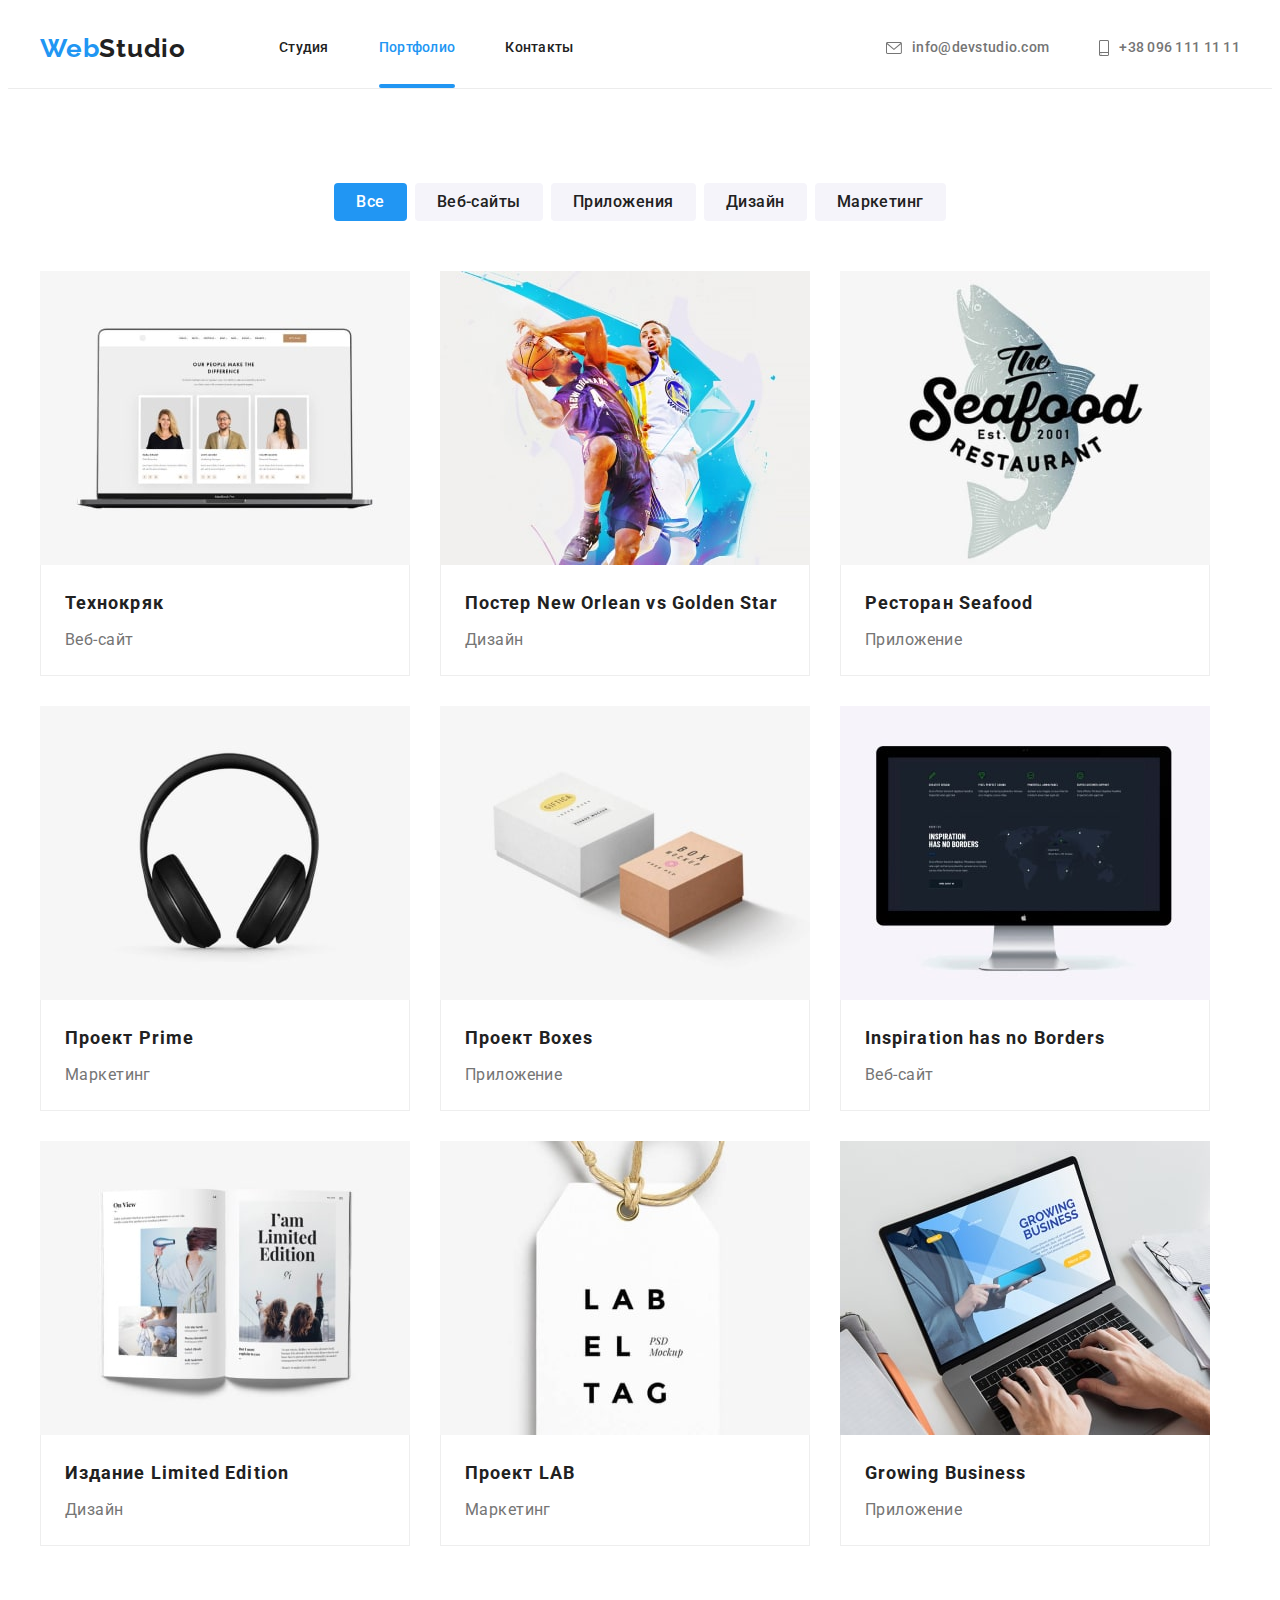
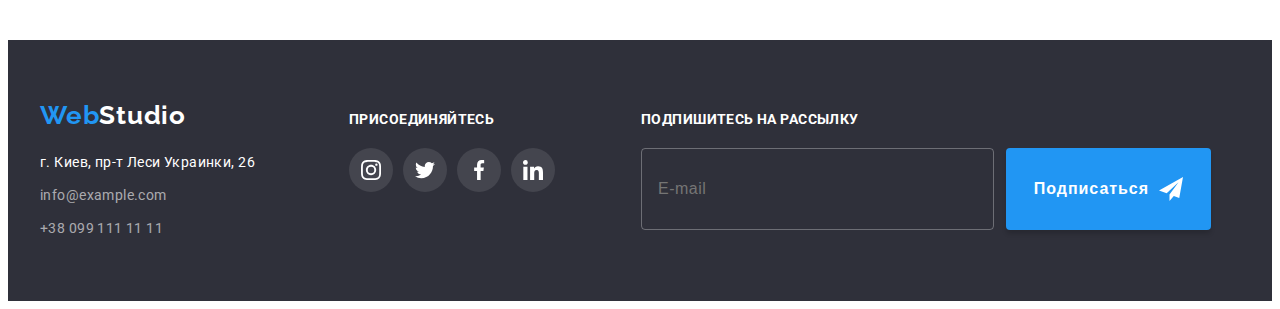
==== portfolio.html @ 900718cd "First commit" ====
<!DOCTYPE html>
<html lang="ru">

<head>
  <meta charset="UTF-8" />
  <meta http-equiv="X-UA-Compatible" content="IE=edge" />
  <meta name="viewport" content="width=device-width, initial-scale=1.0" />
  <link rel="preconnect" href="https://fonts.googleapis.com" />
  <link rel="preconnect" href="https://fonts.gstatic.com" crossorigin />
  <link href="https://fonts.googleapis.com/css2?family=Raleway:wght@700&family=Roboto:wght@400;500;700;900&display=swap"
    rel="stylesheet" />
  <title>Document</title>
  <link rel="stylesheet" href="https://cdnjs.cloudflare.com/ajax/libs/modern-normalize/1.1.0/modern-normalize.min.css"
    integrity="sha512-wpPYUAdjBVSE4KJnH1VR1HeZfpl1ub8YT/NKx4PuQ5NmX2tKuGu6U/JRp5y+Y8XG2tV+wKQpNHVUX03MfMFn9Q=="
    crossorigin="anonymous" referrerpolicy="no-referrer" />
  <link rel="stylesheet" href="./css/main.min.css" />
</head>

<body>
  <header class="header-border">
    <div class="container header-page">
      <a href="./index.html" class="logo link">
        <span>Web</span>Studio
      </a>
      <nav class="header-nav">
        <ul class="list header-nav-list">
          <li class="item">
            <a href="./index.html" class="link header-link">Студия</a>
          </li>
          <li class="item">
            <a href="./portfolio.html" class="link header-link current">Портфолио</a>
          </li>
          <li class="item">
            <a href="" class="link header-link">Контакты</a>
          </li>
        </ul>
      </nav>
      <ul class="list header-contact-list">
        <li class="item contact-item">
          <a href="mailto:info@devstudio.com" class="link header-contact">
            <svg class="icon-header" width="16" height="12">
              <use href="./images/icons.svg#icon-envelope"></use>
            </svg>info@devstudio.com</a>
        </li>
        <li class="item contact-item">
          <a href="tel:+380961111111" class="link header-contact"><svg class="icon-header" width="10" height="16">
              <use href="./images/icons.svg#icon-smartphone"></use>
            </svg>+38 096 111 11 11</a>
        </li>
      </ul>
    </div>
  </header>
  <main>
    <section class="section">
      <div class="container">
        <h1 class="visually-hidden">Портфолио</h1>
        <ul class="list btn-portfolio-list">
          <li class="item">
            <button class="btn-portfolio current" type="button">Все</button>
          </li>
          <li class="item">
            <button class="btn-portfolio" type="button">Веб-сайты</button>
          </li>
          <li class="item">
            <button class="btn-portfolio" type="button">Приложения</button>
          </li>
          <li class="item">
            <button class="btn-portfolio" type="button">Дизайн</button>
          </li>
          <li class="item">
            <button class="btn-portfolio" type="button">Маркетинг</button>
          </li>
        </ul>
        <ul class="list portfolio-list">
          <li class="item">
            <a href="" class="link portfolio-link">
              <div class="portfolio-thumb">
                <img src="./images/portfolio1.jpg" alt="Проект веб-сайта" width="370" height="294" />
                <p class="portfolio-card-text">Ресурс предлагает комплексные предложения с разным уровнем функционала и
                  сервисов. Все это позволит посетителю получить исчерпывающие сведения о компании или частном лице.</p>
              </div>
              <div class="portfolio-projects">
                <h2 class="portfolio-title">Технокряк</h2>
                <p class="portfolio-item">Веб-сайт</p>
              </div>
            </a>
          </li>
          <li class="item">
            <a class="link portfolio-link" href="">
              <div class="portfolio-thumb">
                <img src="./images/portfolio2.jpg" alt="Проект постера" width="370" height="294" />
                <p class="portfolio-card-text">Ресурс предлагает комплексные предложения с разным уровнем функционала и
                  сервисов. Все это позволит посетителю получить исчерпывающие сведения о компании или частном лице.</p>
              </div>
              <div class="portfolio-projects">
                <h2 class="portfolio-title">Постер New Orlean vs Golden Star</h2>
                <p class="portfolio-item">Дизайн</p>
              </div>
            </a>
          </li>
          <li class="item">
            <a class="link portfolio-link" href="">
              <div class="portfolio-thumb">
                <img src="./images/portfolio3.jpg" alt="Проект приложения" width="370" height="294" />
                <p class="portfolio-card-text">Ресурс предлагает комплексные предложения с разным уровнем функционала и
                  сервисов. Все это позволит посетителю получить исчерпывающие сведения о компании или частном лице.</p>
              </div>
              <div class="portfolio-projects">
                <h2 class="portfolio-title">Ресторан Seafood</h2>
                <p class="portfolio-item">Приложение</p>
              </div>
            </a>
          </li>
          <li class="item">
            <a class="link portfolio-link" href="">
              <div class="portfolio-thumb">
                <img src="./images/portfolio4.jpg" alt="Проект маркетинга" width="370" height="294" />
                <p class="portfolio-card-text">Ресурс предлагает комплексные предложения с разным уровнем функционала и
                  сервисов. Все это позволит посетителю получить исчерпывающие сведения о компании или частном лице.</p>
              </div>
              <div class="portfolio-projects">
                <h2 class="portfolio-title">Проект Prime</h2>
                <p class="portfolio-item">Маркетинг</p>
              </div>
            </a>
          </li>
          <li class="item">
            <a class="link portfolio-link" href="">
              <div class="portfolio-thumb">
                <img src="./images/portfolio5.jpg" alt="Проект приложения" width="370" height="294" />
                <p class="portfolio-card-text">Ресурс предлагает комплексные предложения с разным уровнем функционала и
                  сервисов. Все это позволит посетителю получить исчерпывающие сведения о компании или частном лице.</p>
              </div>
              <div class="portfolio-projects">
                <h2 class="portfolio-title">Проект Boxes</h2>
                <p class="portfolio-item">Приложение</p>
              </div>
            </a>
          </li>
          <li class="item">
            <a class="link portfolio-link" href="">
              <div class="portfolio-thumb">
                <img src="./images/portfolio6.jpg" alt="Проект веб-сайта" width="370" height="294" />
                <p class="portfolio-card-text">Ресурс предлагает комплексные предложения с разным уровнем функционала и
                  сервисов. Все это позволит посетителю получить исчерпывающие сведения о компании или частном лице.</p>
              </div>
              <div class="portfolio-projects">
                <h2 class="portfolio-title" lang="en">
                  Inspiration has no Borders
                </h2>
                <p class="portfolio-item">Веб-сайт</p>
              </div>
            </a>
          </li>
          <li class="item">
            <a class="link portfolio-link" href="">
              <div class="portfolio-thumb">
                <img src="./images/portfolio7.jpg" alt="Проект издания" width="370" height="294" />
                <p class="portfolio-card-text">Ресурс предлагает комплексные предложения с разным уровнем функционала и
                  сервисов. Все это позволит посетителю получить исчерпывающие сведения о компании или частном лице.</p>
              </div>
              <div class="portfolio-projects">
                <h2 class="portfolio-title">Издание Limited Edition</h2>
                <p class="portfolio-item">Дизайн</p>
              </div>
            </a>
          </li>
          <li class="item">
            <a class="link portfolio-link" href="">
              <div class="portfolio-thumb">
                <img src="./images/portfolio8.jpg" alt="Проект маркетинга" width="370" height="294" />
                <p class="portfolio-card-text">Ресурс предлагает комплексные предложения с разным уровнем функционала и
                  сервисов. Все это позволит посетителю получить исчерпывающие сведения о компании или частном лице.</p>
              </div>
              <div class="portfolio-projects">
                <h2 class="portfolio-title">Проект LAB</h2>
                <p class="portfolio-item">Маркетинг</p>
              </div>
            </a>
          </li>
          <li class="item">
            <a class="link portfolio-link" href="">
              <div class="portfolio-thumb">
                <img src="./images/portfolio9.jpg" alt="Проект приложениея" width="370" height="294" />
                <p class="portfolio-card-text">Ресурс предлагает комплексные предложения с разным уровнем функционала и
                  сервисов. Все это позволит посетителю получить исчерпывающие сведения о компании или частном лице.</p>
              </div>
              <div class="portfolio-projects">
                <h2 class="portfolio-title" lang="en">Growing Business</h2>
                <p class="portfolio-item">Приложение</p>
              </div>
            </a>
          </li>
        </ul>
      </div>
    </section>
  </main>
  <footer class="footer">
    <div class="container">
      <div class="address-contact">
        <a href="./index.html" class="logo link">
          <span>Web</span>Studio
        </a>
        <address>
          <ul class="list footer-list">
            <li class="item">
              <a class="footer-address link" href="https://goo.gl/maps/EGyQa7BWqBpzLYk4A" target="_blank"
                rel="noopener nofollow noreferrer">
                г. Киев, пр-т Леси Украинки, 26
              </a>
            </li>
            <li class="item">
              <a class="footer-contact link" href="mailto:info@example.com">info@example.com</a>
            </li>
            <li class="item">
              <a class="footer-contact link" href="tel:+380991111111">+38 099 111 11 11</a>
            </li>
          </ul>
        </address>
      </div>
      <div class="footer-soc-contact">
        <p class="footer-item">присоединяйтесь</p>
        <ul class="footer-soc-list list">
          <li class="footer-soc-item item">
            <a href="" class="footer-soc-link link">
              <svg class="icon-soc-footer" width="20" height="20">
                <use href="./images/icons.svg#icon-instagram"></use>
              </svg>
            </a>
          </li>
          <li class="footer-soc-item item">
            <a href="" class="footer-soc-link link">
              <svg class="icon-soc-footer" width="20" height="20">
                <use href="./images/icons.svg#icon-twitter"></use>
              </svg>
            </a>
          </li>
          <li class="footer-soc-item item">
            <a href="" class="footer-soc-link link">
              <svg class="icon-soc-footer" width="20" height="20">
                <use href="./images/icons.svg#icon-facebook"></use>
              </svg>
            </a>
          </li>
          <li class="footer-soc-item item">
            <a href="" class="footer-soc-link link">
              <svg class="icon-soc-footer" width="20" height="20">
                <use href="./images/icons.svg#icon-linkedin"></use>
              </svg>
            </a>
          </li>
        </ul>
      </div>
      <div class="footer-send">
        <p class="footer-form-item">Подпишитесь на рассылку</p>
        <form class="footer-form">
          <label for="send-user-email"></label>
          <input type="email" name="send-user-email" id="send-user-email" placeholder="E-mail" class="footer-input">
          <button class="btn btn-footer" type="submit">
            Подписаться
            <svg class="send-icon" width="24" height="24">
              <use href="./images/icons.svg#icon-send"></use>
            </svg>
          </button>
        </form>
      </div>
    </div>
  </footer>
</body>

</html>
---- css/main.min.css ----
:root{--accent-color: #2196f3;--main-text-color: #212121;--other-text-color: #ffffff;--second-text-color: #757575;--btn-color: #f5f4fa}.visually-hidden{position:absolute;white-space:nowrap;width:1px;height:1px;overflow:hidden;border:0;padding:0;clip:rect(0 0 0 0);clip-path:inset(50%);margin:-1px}body{font-family:"Roboto",sans-serif;font-size:14px;color:var(--main-text-color);letter-spacing:.03em}.list{list-style:none}.link{text-decoration:none}h1,h2,h3,h4,h5,h6,p,ul{margin:0;padding:0}img{display:block;width:100%;height:auto}.container{width:1200px;margin-left:auto;margin-right:auto;padding-left:15px;padding-right:15px}.section{padding-top:94px;padding-bottom:94px}.sections{padding-bottom:94px}.section--dark{background-color:#f5f4fa}.btn{font-weight:700;font-size:16px;line-height:1.88;letter-spacing:.06em;color:var(--other-text-color);background-color:var(--accent-color);border-radius:4px;border:none;cursor:pointer;box-shadow:0px 4px 4px rgba(0,0,0,.15);transition:background-color 250ms cubic-bezier(0.4, 0, 0.2, 1),box-shadow 250ms cubic-bezier(0.4, 0, 0.2, 1)}.main-title{margin-bottom:50px;font-weight:700;font-size:36px;line-height:1.17;text-align:center}.social-list{display:flex;justify-content:center}.social-list__item{width:44px;height:44px;margin-right:10px}.social-list__item:last-child{margin-right:0}.social-list__link{width:100%;height:100%;border-radius:50%;background-color:#fff;display:flex;align-items:center;justify-content:center;transition:background-color 250ms cubic-bezier(0.4, 0, 0.2, 1)}.social-list__link:hover,.social-list__link:focus{background-color:var(--accent-color)}.social-list__icon{fill:#afb1b8}.social-list__link:hover .social-list__icon,.social-list__link:focus .social-list__icon{fill:#fff}.backdrop{position:fixed;top:0;left:0;width:100%;height:100%;background-color:rgba(0,0,0,.2);transition:opacity 250ms cubic-bezier(0.4, 0, 0.2, 1),visibility 250ms cubic-bezier(0.4, 0, 0.2, 1)}.modal{display:block;position:absolute;top:50%;left:50%;transform:translate(-50%, -50%) scale(1);min-width:528px;min-height:581px;background-color:#fff;box-shadow:0px 1px 3px rgba(0,0,0,.12),0px 1px 1px rgba(0,0,0,.14),0px 2px 1px rgba(0,0,0,.2);border-radius:4px;transition:transform 250ms cubic-bezier(0.4, 0, 0.2, 1)}.backdrop.is-hidden{visibility:hidden;opacity:0;pointer-events:none}.no-scroll{overflow:hidden}.modal-close-btn{position:absolute;top:10px;right:10px;display:flex;align-items:center;justify-content:center;padding:0;width:30px;height:30px;border:1px solid rgba(0,0,0,.1);border-radius:50%;background-color:rgba(0,0,0,0);transition:fill 250ms cubic-bezier(0.4, 0, 0.2, 1)}.modal-close-btn:hover,.modal-close-btn:focus{fill:#2196f3}.modal-title{margin-top:40px;font-weight:700;font-size:20px;line-height:1.15;text-align:center}.form-field{display:flex;flex-direction:column;margin:12px 40px 10px}.modal-label{margin-bottom:4px;font-size:12px;line-height:1.17;letter-spacing:.01em;color:#757575}.input-wrap{position:relative}.modal-input{width:100%;height:40px;padding:11px 42px;border:1px solid rgba(33,33,33,.2);border-radius:4px;outline:none;transition:border 250ms cubic-bezier(0.4, 0, 0.2, 1)}.modal-input:focus{border:1px solid var(--accent-color)}textarea{resize:none}.modal-coments{padding:12px 16px;height:120px;border:1px solid rgba(33,33,33,.2);border-radius:4px;outline:none;font-size:12px;line-height:1.17;letter-spacing:.01em;color:#757575;transition:border 250ms cubic-bezier(0.4, 0, 0.2, 1)}.modal-coments:focus{border:1px solid var(--accent-color)}.modal-icon{position:absolute;left:12px;top:50%;transform:translateY(-50%);transition:fill 250ms cubic-bezier(0.4, 0, 0.2, 1)}.modal-input:focus+.modal-icon{fill:#2196f3}.check-field{margin:20px 40px 30px 52px}.check-label{font-size:14px;line-height:1.71;color:#757575;display:flex;align-items:center}.check-label span{width:16px;height:15px;border:2px solid #212121;border-radius:2px;margin-right:7px;display:flex;align-items:center;justify-content:center}.modal-check:checked+.check-label span{background-color:var(--accent-color);border:none}.check-icon{fill:rgba(0,0,0,0)}.modal-check:checked+.check-label .check-icon{fill:#fff}.modal-link{padding-left:3px;color:var(--accent-color)}.btn-modal{display:block;font-family:inherit;font-weight:700;font-size:16px;line-height:1.88;letter-spacing:.06em;padding:10px 55px;margin-left:auto;margin-right:auto;color:#fff;background-color:var(--accent-color);box-shadow:0px 4px 4px rgba(0,0,0,.15);border-radius:4px;border:none;cursor:pointer}.logo{font-family:"Raleway",sans-serif;font-style:normal;font-weight:700;font-size:26px;line-height:1.19;letter-spacing:.03em;color:var(--main-text-color);display:block;margin-right:93px}.logo span{color:var(--accent-color)}.header-border{border-bottom:1px solid #ececec}.header-page{display:flex;align-items:center}.header-nav-list{display:flex}.header-link{display:block;padding-top:32px;padding-bottom:32px;font-weight:500;font-size:14px;line-height:1.14;letter-spacing:.02em;color:var(--main-text-color);position:relative;transition:color 250ms cubic-bezier(0.4, 0, 0.2, 1)}.header-link:hover,.header-link:focus{color:var(--accent-color)}.header-link.current::after{content:"";position:absolute;left:0;bottom:0;display:block;width:100%;height:4px;background-color:var(--accent-color);border-radius:2px}.header-nav-list .item+.item,.header-contact-list .item+.item{margin-left:50px}.current{color:var(--accent-color)}.header-contact-list{display:flex;margin-left:auto}.header-contact{display:flex;padding-top:32px;padding-bottom:32px;font-weight:500;font-size:14px;line-height:1.14;letter-spacing:.02em;color:var(--second-text-color);align-items:center;transition:color 250ms cubic-bezier(0.4, 0, 0.2, 1)}.header-contact:hover,.header-contact:focus{color:var(--accent-color)}.icon-header{margin-right:10px;fill:currentColor}.hero{max-width:1600px;height:600px;margin-left:auto;margin-right:auto;text-align:center;background-color:#c4c4c4;padding:200px 0;background-image:linear-gradient(to right, rgba(47, 48, 58, 0.4), rgba(47, 48, 58, 0.4)),url("../images/overlay.jpg")}.hero__title{margin-bottom:30px;font-weight:900;font-size:44px;line-height:1.36;letter-spacing:.06em;text-transform:uppercase;color:var(--other-text-color)}.hero__btn{display:inline-block;padding:10px 32px}.hero__btn:hover,.hero__btn:focus{background-color:#188ce8}.sides-list{display:flex}.sides-list__item{width:270px;margin-right:30px}.sides-list__item:nth-child(4n){margin-right:0}.sides-list__title{margin-bottom:10px;font-weight:700;font-size:14px;line-height:1.14;text-transform:uppercase}.sides-list__item{font-weight:400;font-size:14px;line-height:1.71;color:var(--second-text-color)}.sides-list__icon{display:flex;width:270px;height:120px;background-color:var(--btn-color);border-radius:4px;align-items:center;justify-content:center;margin-bottom:30px}.work-list{display:flex}.work-list__item{margin-right:30px}.work-list__item:nth-child(3n){margin-right:0}.work-list__pic{display:block;position:relative;width:370px}.work-box{position:absolute;left:0;bottom:0;width:100%;background-color:rgba(47,48,58,.8)}.work-box__item{display:block;padding-top:27px;padding-bottom:27px;font-weight:700;font-size:14px;line-height:1.14;text-align:center;text-transform:uppercase;color:#fff}.our-team{padding-top:30px;padding-bottom:30px}.our-team__name{font-weight:500;font-size:16px;line-height:1.19;text-align:center;margin-bottom:10px}.our-team__position{font-weight:400;font-size:16px;line-height:1.19;text-align:center;color:var(--second-text-color);margin-bottom:16px}.team-list{display:flex}.team-list__item{width:270px;margin-right:30px;box-shadow:0px 1px 3px rgba(0,0,0,.12),0px 1px 1px rgba(0,0,0,.14),0px 2px 1px rgba(0,0,0,.2);border-radius:0px 0px 4px 4px;border:none;background-color:#fff}.team-list__item:nth-child(4n){margin-right:0}.client-list{display:flex}.client-list__item{margin-right:30px}.client-list__item:nth-child(6n){margin-right:0}.client-list__link{display:flex;width:170px;height:92px;border:1px solid #afb1b8;border-radius:4px;align-items:center;justify-content:center;color:#afb1b8;transition:background-color 250ms cubic-bezier(0.4, 0, 0.2, 1)}.client-list__link:hover,.client-list__link:focus{border:1px solid var(--accent-color);color:var(--accent-color)}.client-list__icon{fill:currentColor}.btn-portfolio{font-family:inherit;font-weight:500;font-size:16px;line-height:1.62;letter-spacing:.03em;color:var(--main-text-color);background-color:var(--btn-color);border-radius:4px;border:none;cursor:pointer;padding:6px 22px;transition:background-color 250ms cubic-bezier(0.4, 0, 0.2, 1),box-shadow 250ms cubic-bezier(0.4, 0, 0.2, 1)}.btn-portfolio:hover,.btn-portfolio:focus{color:var(--other-text-color);background-color:var(--accent-color);box-shadow:0px 3px 1px rgba(0,0,0,.1),0px 1px 2px rgba(0,0,0,.08),0px 2px 2px rgba(0,0,0,.12)}.btn-portfolio-list{display:flex;justify-content:center;margin-bottom:50px}.btn-portfolio-list>.item{margin-right:8px}.btn-portfolio-list .item:last-child{margin-right:0}button.current{color:var(--other-text-color);background-color:var(--accent-color)}.portfolio-projects{padding:20px 24px;background:#fff;border-bottom:1px solid #eee;border-left:1px solid #eee;border-right:1px solid #eee}.portfolio-title{font-weight:700;font-size:18px;line-height:2;letter-spacing:.06em;color:var(--main-text-color);margin-bottom:4px}.portfolio-item{font-weight:400;font-size:16px;line-height:1.88;color:var(--second-text-color)}.portfolio-list{display:flex;flex-wrap:wrap}.portfolio-list .item{margin-right:30px;margin-bottom:30px}.portfolio-list .item:nth-child(3n){margin-right:0}.portfolio-list .item:nth-last-child(-n+3){margin-bottom:0}.portfolio-link{display:block}.portfolio-link:hover,.portfolio-link:focus{box-shadow:0px 1px 1px rgba(0,0,0,.12),0px 4px 4px rgba(0,0,0,.06),1px 4px 6px rgba(73,66,66,.16)}.portfolio-thumb{position:relative;overflow:hidden}.portfolio-card-text{display:block;position:absolute;bottom:0%;left:0%;width:100%;height:100%;padding:63px 24px;font-size:18px;line-height:1.56;color:var(--other-text-color);background-color:rgba(33,150,243,.9);transform:translatey(100%);transition:transform 250ms cubic-bezier(0.4, 0, 0.2, 1)}.portfolio-link:hover .portfolio-card-text{transform:translatey(0)}.footer{background-color:#2f303a;padding-top:60px;padding-bottom:60px}.footer .container{display:flex;align-items:baseline}.address-contact{margin-right:70px}.footer .logo{margin-bottom:20px;color:#fff}.footer-address{font-style:normal;font-weight:400;font-size:14px;line-height:1.71;color:var(--other-text-color)}.footer-contact{font-style:normal;font-weight:400;font-size:14px;line-height:1.71;color:rgba(255,255,255,.6)}.footer-list .item{margin-bottom:9px}.footer-list .item:last-child{margin-bottom:0}.footer-item{font-weight:700;font-size:14px;line-height:1.14;text-transform:uppercase;color:#fff;margin-bottom:20px}.footer-soc-list{display:flex}.footer-soc-item{width:44px;height:44px;margin-right:10px}.footer-soc-item:last-child{margin-right:0}.footer-soc-link{width:100%;height:100%;border-radius:50%;background-color:rgba(255,255,255,.1);display:flex;align-items:center;justify-content:center;transition:background-color 250ms cubic-bezier(0.4, 0, 0.2, 1)}.footer-soc-link:hover,.footer-soc-link:focus{background-color:var(--accent-color)}.icon-soc-footer{fill:#fff}.footer-send{margin-left:86px;width:570px}.footer-form-item{font-weight:700;font-size:14px;line-height:1.14;text-transform:uppercase;color:#fff;margin-bottom:20px}.footer-form{display:flex;flex-direction:row}.footer-input{width:358px;height:50px;border:1px solid rgba(255,255,255,.3);border-radius:4px;outline:none;font-size:16px;line-height:1.25;letter-spacing:.03em;padding:15px 16px;margin-right:12px;color:rgba(255,255,255,.6);background-color:rgba(0,0,0,0)}.btn-footer{display:flex;align-items:center;padding:10px 28px}.send-icon{margin-left:10px}/*# sourceMappingURL=main.min.css.map */
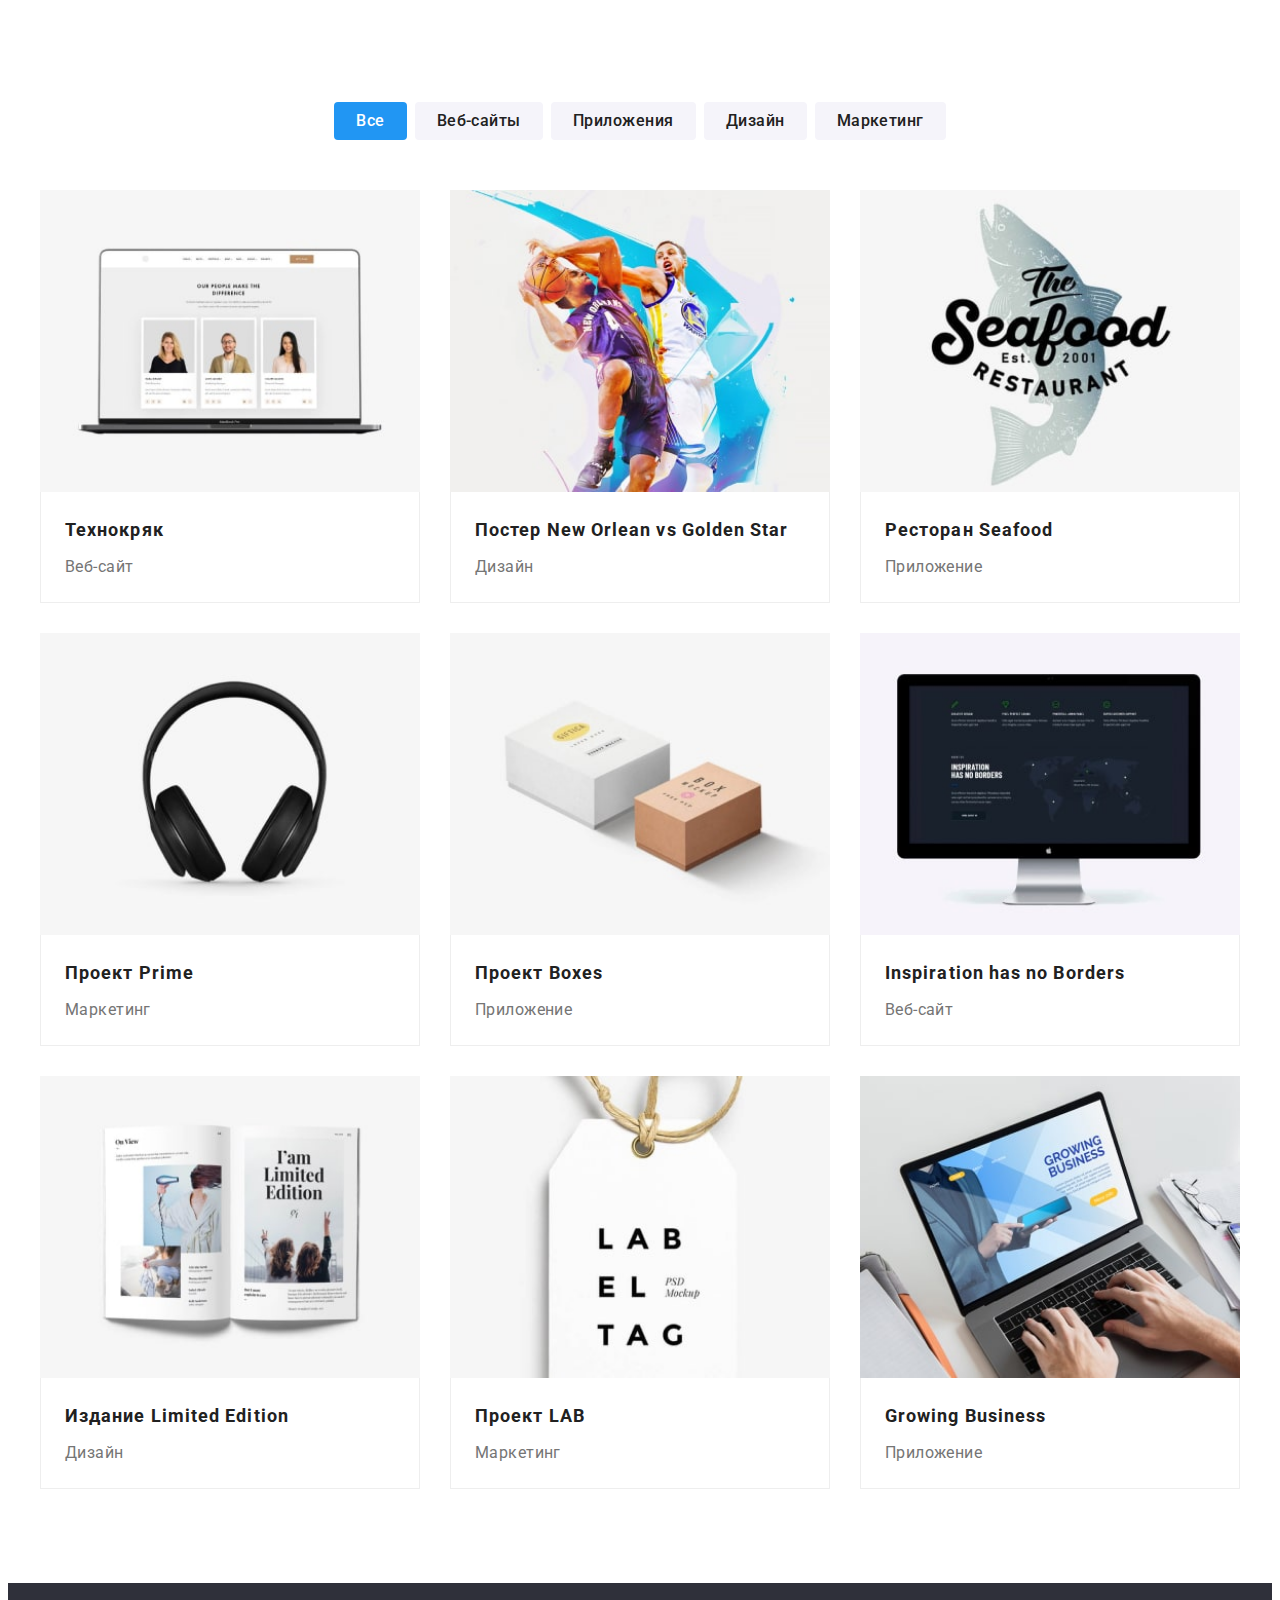
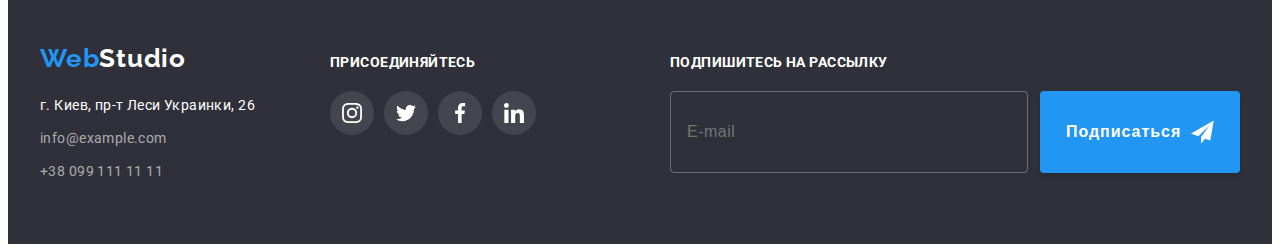
==== commit ef290f74: "Commit2" ====
--- a/portfolio.html
+++ b/portfolio.html
@@ -17,7 +17,7 @@
 </head>
 
 <body>
-  <header class="header-border">
+  <!-- <header class="header-border">
     <div class="container header-page">
       <a href="./index.html" class="logo link">
         <span>Web</span>Studio
@@ -49,7 +49,7 @@
         </li>
       </ul>
     </div>
-  </header>
+  </header> -->
   <main>
     <section class="section">
       <div class="container">
@@ -197,59 +197,61 @@
   </main>
   <footer class="footer">
     <div class="container">
-      <div class="address-contact">
-        <a href="./index.html" class="logo link">
-          <span>Web</span>Studio
-        </a>
-        <address>
-          <ul class="list footer-list">
-            <li class="item">
-              <a class="footer-address link" href="https://goo.gl/maps/EGyQa7BWqBpzLYk4A" target="_blank"
-                rel="noopener nofollow noreferrer">
-                г. Киев, пр-т Леси Украинки, 26
-              </a>
-            </li>
-            <li class="item">
-              <a class="footer-contact link" href="mailto:info@example.com">info@example.com</a>
-            </li>
-            <li class="item">
-              <a class="footer-contact link" href="tel:+380991111111">+38 099 111 11 11</a>
+      <div class="footer-cont">
+        <div class="address-contact">
+          <a href="./index.html" class="logo link">
+            <span>Web</span>Studio
+          </a>
+          <address>
+            <ul class="list footer-list">
+              <li class="item">
+                <a class="footer-address link" href="https://goo.gl/maps/EGyQa7BWqBpzLYk4A" target="_blank"
+                  rel="noopener nofollow noreferrer">
+                  г. Киев, пр-т Леси Украинки, 26
+                </a>
+              </li>
+              <li class="item">
+                <a class="footer-contact link" href="mailto:info@example.com">info@example.com</a>
+              </li>
+              <li class="item">
+                <a class="footer-contact link" href="tel:+380991111111">+38 099 111 11 11</a>
+              </li>
+            </ul>
+          </address>
+        </div>
+        <div class="footer-soc-contact">
+          <p class="footer-item">присоединяйтесь</p>
+          <ul class="footer-soc-list list">
+            <li class="footer-soc-item item">
+              <a href="" class="footer-soc-link link">
+                <svg class="icon-soc-footer" width="20" height="20">
+                  <use href="./images/icons.svg#icon-instagram"></use>
+                </svg>
+              </a>
+            </li>
+            <li class="footer-soc-item item">
+              <a href="" class="footer-soc-link link">
+                <svg class="icon-soc-footer" width="20" height="20">
+                  <use href="./images/icons.svg#icon-twitter"></use>
+                </svg>
+              </a>
+            </li>
+            <li class="footer-soc-item item">
+              <a href="" class="footer-soc-link link">
+                <svg class="icon-soc-footer" width="20" height="20">
+                  <use href="./images/icons.svg#icon-facebook"></use>
+                </svg>
+              </a>
+            </li>
+            <li class="footer-soc-item item">
+              <a href="" class="footer-soc-link link">
+                <svg class="icon-soc-footer" width="20" height="20">
+                  <use href="./images/icons.svg#icon-linkedin"></use>
+                </svg>
+              </a>
             </li>
           </ul>
-        </address>
-      </div>
-      <div class="footer-soc-contact">
-        <p class="footer-item">присоединяйтесь</p>
-        <ul class="footer-soc-list list">
-          <li class="footer-soc-item item">
-            <a href="" class="footer-soc-link link">
-              <svg class="icon-soc-footer" width="20" height="20">
-                <use href="./images/icons.svg#icon-instagram"></use>
-              </svg>
-            </a>
-          </li>
-          <li class="footer-soc-item item">
-            <a href="" class="footer-soc-link link">
-              <svg class="icon-soc-footer" width="20" height="20">
-                <use href="./images/icons.svg#icon-twitter"></use>
-              </svg>
-            </a>
-          </li>
-          <li class="footer-soc-item item">
-            <a href="" class="footer-soc-link link">
-              <svg class="icon-soc-footer" width="20" height="20">
-                <use href="./images/icons.svg#icon-facebook"></use>
-              </svg>
-            </a>
-          </li>
-          <li class="footer-soc-item item">
-            <a href="" class="footer-soc-link link">
-              <svg class="icon-soc-footer" width="20" height="20">
-                <use href="./images/icons.svg#icon-linkedin"></use>
-              </svg>
-            </a>
-          </li>
-        </ul>
+        </div>
       </div>
       <div class="footer-send">
         <p class="footer-form-item">Подпишитесь на рассылку</p>
--- a/css/main.min.css
+++ b/css/main.min.css
@@ -1 +1 @@
-:root{--accent-color: #2196f3;--main-text-color: #212121;--other-text-color: #ffffff;--second-text-color: #757575;--btn-color: #f5f4fa}.visually-hidden{position:absolute;white-space:nowrap;width:1px;height:1px;overflow:hidden;border:0;padding:0;clip:rect(0 0 0 0);clip-path:inset(50%);margin:-1px}body{font-family:"Roboto",sans-serif;font-size:14px;color:var(--main-text-color);letter-spacing:.03em}.list{list-style:none}.link{text-decoration:none}h1,h2,h3,h4,h5,h6,p,ul{margin:0;padding:0}img{display:block;width:100%;height:auto}.container{width:1200px;margin-left:auto;margin-right:auto;padding-left:15px;padding-right:15px}.section{padding-top:94px;padding-bottom:94px}.sections{padding-bottom:94px}.section--dark{background-color:#f5f4fa}.btn{font-weight:700;font-size:16px;line-height:1.88;letter-spacing:.06em;color:var(--other-text-color);background-color:var(--accent-color);border-radius:4px;border:none;cursor:pointer;box-shadow:0px 4px 4px rgba(0,0,0,.15);transition:background-color 250ms cubic-bezier(0.4, 0, 0.2, 1),box-shadow 250ms cubic-bezier(0.4, 0, 0.2, 1)}.main-title{margin-bottom:50px;font-weight:700;font-size:36px;line-height:1.17;text-align:center}.social-list{display:flex;justify-content:center}.social-list__item{width:44px;height:44px;margin-right:10px}.social-list__item:last-child{margin-right:0}.social-list__link{width:100%;height:100%;border-radius:50%;background-color:#fff;display:flex;align-items:center;justify-content:center;transition:background-color 250ms cubic-bezier(0.4, 0, 0.2, 1)}.social-list__link:hover,.social-list__link:focus{background-color:var(--accent-color)}.social-list__icon{fill:#afb1b8}.social-list__link:hover .social-list__icon,.social-list__link:focus .social-list__icon{fill:#fff}.backdrop{position:fixed;top:0;left:0;width:100%;height:100%;background-color:rgba(0,0,0,.2);transition:opacity 250ms cubic-bezier(0.4, 0, 0.2, 1),visibility 250ms cubic-bezier(0.4, 0, 0.2, 1)}.modal{display:block;position:absolute;top:50%;left:50%;transform:translate(-50%, -50%) scale(1);min-width:528px;min-height:581px;background-color:#fff;box-shadow:0px 1px 3px rgba(0,0,0,.12),0px 1px 1px rgba(0,0,0,.14),0px 2px 1px rgba(0,0,0,.2);border-radius:4px;transition:transform 250ms cubic-bezier(0.4, 0, 0.2, 1)}.backdrop.is-hidden{visibility:hidden;opacity:0;pointer-events:none}.no-scroll{overflow:hidden}.modal-close-btn{position:absolute;top:10px;right:10px;display:flex;align-items:center;justify-content:center;padding:0;width:30px;height:30px;border:1px solid rgba(0,0,0,.1);border-radius:50%;background-color:rgba(0,0,0,0);transition:fill 250ms cubic-bezier(0.4, 0, 0.2, 1)}.modal-close-btn:hover,.modal-close-btn:focus{fill:#2196f3}.modal-title{margin-top:40px;font-weight:700;font-size:20px;line-height:1.15;text-align:center}.form-field{display:flex;flex-direction:column;margin:12px 40px 10px}.modal-label{margin-bottom:4px;font-size:12px;line-height:1.17;letter-spacing:.01em;color:#757575}.input-wrap{position:relative}.modal-input{width:100%;height:40px;padding:11px 42px;border:1px solid rgba(33,33,33,.2);border-radius:4px;outline:none;transition:border 250ms cubic-bezier(0.4, 0, 0.2, 1)}.modal-input:focus{border:1px solid var(--accent-color)}textarea{resize:none}.modal-coments{padding:12px 16px;height:120px;border:1px solid rgba(33,33,33,.2);border-radius:4px;outline:none;font-size:12px;line-height:1.17;letter-spacing:.01em;color:#757575;transition:border 250ms cubic-bezier(0.4, 0, 0.2, 1)}.modal-coments:focus{border:1px solid var(--accent-color)}.modal-icon{position:absolute;left:12px;top:50%;transform:translateY(-50%);transition:fill 250ms cubic-bezier(0.4, 0, 0.2, 1)}.modal-input:focus+.modal-icon{fill:#2196f3}.check-field{margin:20px 40px 30px 52px}.check-label{font-size:14px;line-height:1.71;color:#757575;display:flex;align-items:center}.check-label span{width:16px;height:15px;border:2px solid #212121;border-radius:2px;margin-right:7px;display:flex;align-items:center;justify-content:center}.modal-check:checked+.check-label span{background-color:var(--accent-color);border:none}.check-icon{fill:rgba(0,0,0,0)}.modal-check:checked+.check-label .check-icon{fill:#fff}.modal-link{padding-left:3px;color:var(--accent-color)}.btn-modal{display:block;font-family:inherit;font-weight:700;font-size:16px;line-height:1.88;letter-spacing:.06em;padding:10px 55px;margin-left:auto;margin-right:auto;color:#fff;background-color:var(--accent-color);box-shadow:0px 4px 4px rgba(0,0,0,.15);border-radius:4px;border:none;cursor:pointer}.logo{font-family:"Raleway",sans-serif;font-style:normal;font-weight:700;font-size:26px;line-height:1.19;letter-spacing:.03em;color:var(--main-text-color);display:block;margin-right:93px}.logo span{color:var(--accent-color)}.header-border{border-bottom:1px solid #ececec}.header-page{display:flex;align-items:center}.header-nav-list{display:flex}.header-link{display:block;padding-top:32px;padding-bottom:32px;font-weight:500;font-size:14px;line-height:1.14;letter-spacing:.02em;color:var(--main-text-color);position:relative;transition:color 250ms cubic-bezier(0.4, 0, 0.2, 1)}.header-link:hover,.header-link:focus{color:var(--accent-color)}.header-link.current::after{content:"";position:absolute;left:0;bottom:0;display:block;width:100%;height:4px;background-color:var(--accent-color);border-radius:2px}.header-nav-list .item+.item,.header-contact-list .item+.item{margin-left:50px}.current{color:var(--accent-color)}.header-contact-list{display:flex;margin-left:auto}.header-contact{display:flex;padding-top:32px;padding-bottom:32px;font-weight:500;font-size:14px;line-height:1.14;letter-spacing:.02em;color:var(--second-text-color);align-items:center;transition:color 250ms cubic-bezier(0.4, 0, 0.2, 1)}.header-contact:hover,.header-contact:focus{color:var(--accent-color)}.icon-header{margin-right:10px;fill:currentColor}.hero{max-width:1600px;height:600px;margin-left:auto;margin-right:auto;text-align:center;background-color:#c4c4c4;padding:200px 0;background-image:linear-gradient(to right, rgba(47, 48, 58, 0.4), rgba(47, 48, 58, 0.4)),url("../images/overlay.jpg")}.hero__title{margin-bottom:30px;font-weight:900;font-size:44px;line-height:1.36;letter-spacing:.06em;text-transform:uppercase;color:var(--other-text-color)}.hero__btn{display:inline-block;padding:10px 32px}.hero__btn:hover,.hero__btn:focus{background-color:#188ce8}.sides-list{display:flex}.sides-list__item{width:270px;margin-right:30px}.sides-list__item:nth-child(4n){margin-right:0}.sides-list__title{margin-bottom:10px;font-weight:700;font-size:14px;line-height:1.14;text-transform:uppercase}.sides-list__item{font-weight:400;font-size:14px;line-height:1.71;color:var(--second-text-color)}.sides-list__icon{display:flex;width:270px;height:120px;background-color:var(--btn-color);border-radius:4px;align-items:center;justify-content:center;margin-bottom:30px}.work-list{display:flex}.work-list__item{margin-right:30px}.work-list__item:nth-child(3n){margin-right:0}.work-list__pic{display:block;position:relative;width:370px}.work-box{position:absolute;left:0;bottom:0;width:100%;background-color:rgba(47,48,58,.8)}.work-box__item{display:block;padding-top:27px;padding-bottom:27px;font-weight:700;font-size:14px;line-height:1.14;text-align:center;text-transform:uppercase;color:#fff}.our-team{padding-top:30px;padding-bottom:30px}.our-team__name{font-weight:500;font-size:16px;line-height:1.19;text-align:center;margin-bottom:10px}.our-team__position{font-weight:400;font-size:16px;line-height:1.19;text-align:center;color:var(--second-text-color);margin-bottom:16px}.team-list{display:flex}.team-list__item{width:270px;margin-right:30px;box-shadow:0px 1px 3px rgba(0,0,0,.12),0px 1px 1px rgba(0,0,0,.14),0px 2px 1px rgba(0,0,0,.2);border-radius:0px 0px 4px 4px;border:none;background-color:#fff}.team-list__item:nth-child(4n){margin-right:0}.client-list{display:flex}.client-list__item{margin-right:30px}.client-list__item:nth-child(6n){margin-right:0}.client-list__link{display:flex;width:170px;height:92px;border:1px solid #afb1b8;border-radius:4px;align-items:center;justify-content:center;color:#afb1b8;transition:background-color 250ms cubic-bezier(0.4, 0, 0.2, 1)}.client-list__link:hover,.client-list__link:focus{border:1px solid var(--accent-color);color:var(--accent-color)}.client-list__icon{fill:currentColor}.btn-portfolio{font-family:inherit;font-weight:500;font-size:16px;line-height:1.62;letter-spacing:.03em;color:var(--main-text-color);background-color:var(--btn-color);border-radius:4px;border:none;cursor:pointer;padding:6px 22px;transition:background-color 250ms cubic-bezier(0.4, 0, 0.2, 1),box-shadow 250ms cubic-bezier(0.4, 0, 0.2, 1)}.btn-portfolio:hover,.btn-portfolio:focus{color:var(--other-text-color);background-color:var(--accent-color);box-shadow:0px 3px 1px rgba(0,0,0,.1),0px 1px 2px rgba(0,0,0,.08),0px 2px 2px rgba(0,0,0,.12)}.btn-portfolio-list{display:flex;justify-content:center;margin-bottom:50px}.btn-portfolio-list>.item{margin-right:8px}.btn-portfolio-list .item:last-child{margin-right:0}button.current{color:var(--other-text-color);background-color:var(--accent-color)}.portfolio-projects{padding:20px 24px;background:#fff;border-bottom:1px solid #eee;border-left:1px solid #eee;border-right:1px solid #eee}.portfolio-title{font-weight:700;font-size:18px;line-height:2;letter-spacing:.06em;color:var(--main-text-color);margin-bottom:4px}.portfolio-item{font-weight:400;font-size:16px;line-height:1.88;color:var(--second-text-color)}.portfolio-list{display:flex;flex-wrap:wrap}.portfolio-list .item{margin-right:30px;margin-bottom:30px}.portfolio-list .item:nth-child(3n){margin-right:0}.portfolio-list .item:nth-last-child(-n+3){margin-bottom:0}.portfolio-link{display:block}.portfolio-link:hover,.portfolio-link:focus{box-shadow:0px 1px 1px rgba(0,0,0,.12),0px 4px 4px rgba(0,0,0,.06),1px 4px 6px rgba(73,66,66,.16)}.portfolio-thumb{position:relative;overflow:hidden}.portfolio-card-text{display:block;position:absolute;bottom:0%;left:0%;width:100%;height:100%;padding:63px 24px;font-size:18px;line-height:1.56;color:var(--other-text-color);background-color:rgba(33,150,243,.9);transform:translatey(100%);transition:transform 250ms cubic-bezier(0.4, 0, 0.2, 1)}.portfolio-link:hover .portfolio-card-text{transform:translatey(0)}.footer{background-color:#2f303a;padding-top:60px;padding-bottom:60px}.footer .container{display:flex;align-items:baseline}.address-contact{margin-right:70px}.footer .logo{margin-bottom:20px;color:#fff}.footer-address{font-style:normal;font-weight:400;font-size:14px;line-height:1.71;color:var(--other-text-color)}.footer-contact{font-style:normal;font-weight:400;font-size:14px;line-height:1.71;color:rgba(255,255,255,.6)}.footer-list .item{margin-bottom:9px}.footer-list .item:last-child{margin-bottom:0}.footer-item{font-weight:700;font-size:14px;line-height:1.14;text-transform:uppercase;color:#fff;margin-bottom:20px}.footer-soc-list{display:flex}.footer-soc-item{width:44px;height:44px;margin-right:10px}.footer-soc-item:last-child{margin-right:0}.footer-soc-link{width:100%;height:100%;border-radius:50%;background-color:rgba(255,255,255,.1);display:flex;align-items:center;justify-content:center;transition:background-color 250ms cubic-bezier(0.4, 0, 0.2, 1)}.footer-soc-link:hover,.footer-soc-link:focus{background-color:var(--accent-color)}.icon-soc-footer{fill:#fff}.footer-send{margin-left:86px;width:570px}.footer-form-item{font-weight:700;font-size:14px;line-height:1.14;text-transform:uppercase;color:#fff;margin-bottom:20px}.footer-form{display:flex;flex-direction:row}.footer-input{width:358px;height:50px;border:1px solid rgba(255,255,255,.3);border-radius:4px;outline:none;font-size:16px;line-height:1.25;letter-spacing:.03em;padding:15px 16px;margin-right:12px;color:rgba(255,255,255,.6);background-color:rgba(0,0,0,0)}.btn-footer{display:flex;align-items:center;padding:10px 28px}.send-icon{margin-left:10px}/*# sourceMappingURL=main.min.css.map */+:root{--accent-color: #2196f3;--main-text-color: #212121;--other-text-color: #ffffff;--second-text-color: #757575;--btn-color: #f5f4fa}.visually-hidden{position:absolute;white-space:nowrap;width:1px;height:1px;overflow:hidden;border:0;padding:0;clip:rect(0 0 0 0);clip-path:inset(50%);margin:-1px}body{font-family:"Roboto",sans-serif;font-size:14px;color:var(--main-text-color);letter-spacing:.03em}.list{list-style:none}.link{text-decoration:none}h1,h2,h3,h4,h5,h6,p,ul{margin:0;padding:0}img{display:block;width:100%;height:auto}.container{width:100%;margin-left:auto;margin-right:auto;padding-left:15px;padding-right:15px}@media screen and (min-width: 480px){.container{width:480px}}@media screen and (min-width: 768px){.container{width:768px}}@media screen and (min-width: 1200px){.container{width:1200px}}.section{padding-top:60px;padding-bottom:60px}@media screen and (min-width: 1200px){.section{padding-top:94px;padding-bottom:94px}}@media screen and (min-width: 1200px){.sections{padding-bottom:94px}}.section--dark{background-color:#f5f4fa}.btn{font-weight:700;font-size:16px;line-height:1.88;letter-spacing:.06em;color:var(--other-text-color);background-color:var(--accent-color);border-radius:4px;border:none;cursor:pointer;box-shadow:0px 4px 4px rgba(0,0,0,.15);transition:background-color 250ms cubic-bezier(0.4, 0, 0.2, 1),box-shadow 250ms cubic-bezier(0.4, 0, 0.2, 1)}.main-title{margin-bottom:30px;font-weight:700;font-size:28px;line-height:1.18;text-align:center}@media screen and (min-width: 1200px){.main-title{font-size:36px;line-height:1.17;margin-bottom:50px}}.social-list{display:flex;justify-content:center}.social-list__item{width:44px;height:44px;margin-right:10px}.social-list__item:last-child{margin-right:0}.social-list__link{width:100%;height:100%;border-radius:50%;background-color:#fff;display:flex;align-items:center;justify-content:center;transition:background-color 250ms cubic-bezier(0.4, 0, 0.2, 1)}.social-list__link:hover,.social-list__link:focus{background-color:var(--accent-color)}.social-list__icon{fill:#afb1b8}.social-list__link:hover .social-list__icon,.social-list__link:focus .social-list__icon{fill:#fff}.backdrop{position:fixed;top:0;left:0;width:100%;height:100%;background-color:rgba(0,0,0,.2);transition:opacity 250ms cubic-bezier(0.4, 0, 0.2, 1),visibility 250ms cubic-bezier(0.4, 0, 0.2, 1)}.modal{display:block;position:absolute;top:50%;left:50%;transform:translate(-50%, -50%) scale(1);min-width:528px;min-height:581px;background-color:#fff;box-shadow:0px 1px 3px rgba(0,0,0,.12),0px 1px 1px rgba(0,0,0,.14),0px 2px 1px rgba(0,0,0,.2);border-radius:4px;transition:transform 250ms cubic-bezier(0.4, 0, 0.2, 1)}.backdrop.is-hidden{visibility:hidden;opacity:0;pointer-events:none}.no-scroll{overflow:hidden}.modal-close-btn{position:absolute;top:10px;right:10px;display:flex;align-items:center;justify-content:center;padding:0;width:30px;height:30px;border:1px solid rgba(0,0,0,.1);border-radius:50%;background-color:rgba(0,0,0,0);transition:fill 250ms cubic-bezier(0.4, 0, 0.2, 1)}.modal-close-btn:hover,.modal-close-btn:focus{fill:#2196f3}.modal-title{margin-top:40px;font-weight:700;font-size:20px;line-height:1.15;text-align:center}.form-field{display:flex;flex-direction:column;margin:12px 40px 10px}.modal-label{margin-bottom:4px;font-size:12px;line-height:1.17;letter-spacing:.01em;color:#757575}.input-wrap{position:relative}.modal-input{width:100%;height:40px;padding:11px 42px;border:1px solid rgba(33,33,33,.2);border-radius:4px;outline:none;transition:border 250ms cubic-bezier(0.4, 0, 0.2, 1)}.modal-input:focus{border:1px solid var(--accent-color)}textarea{resize:none}.modal-coments{padding:12px 16px;height:120px;border:1px solid rgba(33,33,33,.2);border-radius:4px;outline:none;font-size:12px;line-height:1.17;letter-spacing:.01em;color:#757575;transition:border 250ms cubic-bezier(0.4, 0, 0.2, 1)}.modal-coments:focus{border:1px solid var(--accent-color)}.modal-icon{position:absolute;left:12px;top:50%;transform:translateY(-50%);transition:fill 250ms cubic-bezier(0.4, 0, 0.2, 1)}.modal-input:focus+.modal-icon{fill:#2196f3}.check-field{margin:20px 40px 30px 52px}.check-label{font-size:14px;line-height:1.71;color:#757575;display:flex;align-items:center}.check-label span{width:16px;height:15px;border:2px solid #212121;border-radius:2px;margin-right:7px;display:flex;align-items:center;justify-content:center}.modal-check:checked+.check-label span{background-color:var(--accent-color);border:none}.check-icon{fill:rgba(0,0,0,0)}.modal-check:checked+.check-label .check-icon{fill:#fff}.modal-link{padding-left:3px;color:var(--accent-color)}.btn-modal{display:block;font-family:inherit;font-weight:700;font-size:16px;line-height:1.88;letter-spacing:.06em;padding:10px 55px;margin-left:auto;margin-right:auto;color:#fff;background-color:var(--accent-color);box-shadow:0px 4px 4px rgba(0,0,0,.15);border-radius:4px;border:none;cursor:pointer}.logo{font-family:"Raleway",sans-serif;font-style:normal;font-weight:700;font-size:26px;line-height:1.19;letter-spacing:.03em;color:var(--main-text-color);display:block}.logo span{color:var(--accent-color)}.header-border{border-bottom:1px solid #ececec}.header-page .logo{width:100%;padding:16px 0}@media screen and (min-width: 768px){.header-page{width:768px;display:flex;align-items:center}}.header-nav{display:none}@media screen and (min-width: 768px){.header-nav{display:block}}.header-nav-list{display:flex}.header-link{display:block;padding-top:32px;padding-bottom:32px;font-weight:500;font-size:14px;line-height:1.14;letter-spacing:.02em;color:var(--main-text-color);position:relative;transition:color 250ms cubic-bezier(0.4, 0, 0.2, 1)}.header-link:hover,.header-link:focus{color:var(--accent-color)}.header-link.current::after{content:"";position:absolute;left:0;bottom:0;display:block;width:100%;height:4px;background-color:var(--accent-color);border-radius:2px}.header-nav-list .item+.item,.header-contact-list .item+.item{margin-left:50px}.current{color:var(--accent-color)}.header-contact-list{display:none}@media screen and (min-width: 768px){.header-contact-list{display:flex;margin-left:auto}}.header-contact{display:flex;padding-top:32px;padding-bottom:32px;font-weight:500;font-size:14px;line-height:1.14;letter-spacing:.02em;color:var(--second-text-color);align-items:center;transition:color 250ms cubic-bezier(0.4, 0, 0.2, 1)}.header-contact:hover,.header-contact:focus{color:var(--accent-color)}.icon-header{margin-right:10px;fill:currentColor}.menu-open-btn,.menu-close-btn{display:block;margin-left:auto}.menu-close-btn{margin-bottom:10px}.mob-menu{position:fixed;top:0;left:0;z-index:1;background-color:#fff;width:100vw;height:100vh}.mob-menu .menu-container{display:flex;flex-direction:column;justify-content:space-between;height:100%;overflow-y:auto}.mob-menu-list{margin-bottom:40px}.mob-menu-list .item:not(:last-child){margin-bottom:32px}.mob-menu-link{font-weight:500;font-size:40px;line-height:1,18;letter-spacing:.02em;color:#212121}.menu-contact.tel{font-weight:500;font-size:34px;line-height:1,33;letter-spacing:.02em;color:var(--accent-color)}.menu-contact.mail{font-weight:500;font-size:24px;line-height:28px;letter-spacing:.02em;color:var(--second-text-color)}.hero{width:100%;height:auto;padding:118px 0;margin-left:auto;margin-right:auto;text-align:center;background-color:#c4c4c4;background-image:linear-gradient(to right, rgba(47, 48, 58, 0.4), rgba(47, 48, 58, 0.4)),url("../images/overlay-mob.jpg");background-repeat:no-repeat;background-position:center;background-size:cover}@media(min-device-pixel-ratio: 2),(min-resolution: 192dpi),(min-resolution: 2dppx){.hero{background-image:linear-gradient(to right, rgba(47, 48, 58, 0.4), rgba(47, 48, 58, 0.4)),url("../images/overlay-mob-2x.jpg")}}@media screen and (min-width: 768px){.hero{width:768px;padding:118px 0;background-image:linear-gradient(to right, rgba(47, 48, 58, 0.4), rgba(47, 48, 58, 0.4)),url("../images/overlay-tab.jpg")}}@media screen and (min-width: 768px)and (min-device-pixel-ratio: 2),screen and (min-width: 768px)and (min-resolution: 192dpi),screen and (min-width: 768px)and (min-resolution: 2dppx){.hero{background-image:linear-gradient(to right, rgba(47, 48, 58, 0.4), rgba(47, 48, 58, 0.4)),url("../images/overlay-tab-2x.jpg")}}@media screen and (min-width: 1200px){.hero{max-width:1600px;padding:200px 0;background-image:linear-gradient(to right, rgba(47, 48, 58, 0.4), rgba(47, 48, 58, 0.4)),url("../images/overlay.jpg")}}@media screen and (min-width: 1200px)and (min-device-pixel-ratio: 2),screen and (min-width: 1200px)and (min-resolution: 192dpi),screen and (min-width: 1200px)and (min-resolution: 2dppx){.hero{background-image:linear-gradient(to right, rgba(47, 48, 58, 0.4), rgba(47, 48, 58, 0.4)),url("../images/overlay-2x.jpg")}}.hero__title{margin-bottom:30px;font-weight:900;font-size:24px;line-height:1.62;letter-spacing:.06em;text-transform:uppercase;color:var(--other-text-color)}@media screen and (min-width: 1200px){.hero__title{font-size:44px;line-height:1.36}}.hero__btn{display:inline-block;padding:10px 32px}.hero__btn:hover,.hero__btn:focus{background-color:#188ce8}.sides-list{display:flex;flex-wrap:wrap;gap:30px}.sides-list__item{width:100%}@media screen and (min-width: 768px){.sides-list__item{width:calc((100% - 30px)/2)}}@media screen and (min-width: 1200px){.sides-list__item{width:calc((100% - 90px)/4)}}.sides-list__title{margin-bottom:10px;font-weight:700;font-size:14px;line-height:1.14;text-transform:uppercase;text-align:center}@media screen and (min-width: 768px){.sides-list__title{text-align:left}}.sides-list__text{font-weight:400;font-size:14px;line-height:1.71;color:var(--second-text-color)}.sides-list__icon{display:flex;max-width:450px;height:120px;background-color:var(--btn-color);border-radius:4px;align-items:center;justify-content:center;margin-bottom:30px}@media screen and (min-width: 768px){.sides-list__icon{max-width:354px}}@media screen and (min-width: 1200px){.sides-list__icon{max-width:270px}}.work{display:none}@media screen and (min-width: 1200px){.work{display:block}}.work-list{display:flex}.work-list__item{margin-right:30px}.work-list__item:nth-child(3n){margin-right:0}.work-list__pic{display:block;position:relative;width:370px}.work-box{position:absolute;left:0;bottom:0;width:100%;background-color:rgba(47,48,58,.8)}.work-box__item{display:block;padding-top:27px;padding-bottom:27px;font-weight:700;font-size:14px;line-height:1.14;text-align:center;text-transform:uppercase;color:#fff}.our-team{padding-top:30px;padding-bottom:24px}@media screen and (min-width: 1200px){.our-team{padding-bottom:30px}}.our-team__name{font-weight:500;font-size:16px;line-height:1.19;text-align:center;margin-bottom:10px}.our-team__position{font-weight:400;font-size:16px;line-height:1.19;text-align:center;color:var(--second-text-color);margin-bottom:16px}.team-list{display:flex;flex-wrap:wrap;gap:30px}.team-list__item{width:100%;box-shadow:0px 1px 3px rgba(0,0,0,.12),0px 1px 1px rgba(0,0,0,.14),0px 2px 1px rgba(0,0,0,.2);border-radius:0px 0px 4px 4px;border:none;background-color:#fff}@media screen and (min-width: 768px){.team-list__item{width:calc((100% - 30px)/2)}}@media screen and (min-width: 1200px){.team-list__item{width:calc((100% - 90px)/4)}}.client-list{display:flex;flex-wrap:wrap;gap:30px}.client-list__item{width:calc((100% - 30px)/2)}@media screen and (min-width: 768px){.client-list__item{width:calc((100% - 60px)/3)}}@media screen and (min-width: 1200px){.client-list__item{width:calc((100% - 150px)/6)}}.client-list__link{display:flex;max-width:210px;height:92px;border:1px solid #afb1b8;border-radius:4px;align-items:center;justify-content:center;color:#afb1b8;transition:background-color 250ms cubic-bezier(0.4, 0, 0.2, 1)}.client-list__link:hover,.client-list__link:focus{border:1px solid var(--accent-color);color:var(--accent-color)}@media screen and (min-width: 768px){.client-list__link{max-width:226px;height:92px}}@media screen and (min-width: 1200px){.client-list__link{max-width:170px;height:92px}}.client-list__icon{fill:currentColor}.btn-portfolio{font-family:inherit;font-weight:500;font-size:16px;line-height:1.62;letter-spacing:.03em;color:var(--main-text-color);background-color:var(--btn-color);border-radius:4px;border:none;cursor:pointer;padding:6px 22px;transition:background-color 250ms cubic-bezier(0.4, 0, 0.2, 1),box-shadow 250ms cubic-bezier(0.4, 0, 0.2, 1)}.btn-portfolio:hover,.btn-portfolio:focus{color:var(--other-text-color);background-color:var(--accent-color);box-shadow:0px 3px 1px rgba(0,0,0,.1),0px 1px 2px rgba(0,0,0,.08),0px 2px 2px rgba(0,0,0,.12)}.btn-portfolio-list{display:flex;flex-wrap:wrap;row-gap:15px;margin-bottom:40px}@media screen and (min-width: 768px){.btn-portfolio-list{justify-content:center;margin-bottom:30px}}@media screen and (min-width: 1200px){.btn-portfolio-list{margin-bottom:50px}}.btn-portfolio-list>.item{margin-right:8px}.btn-portfolio-list .item:last-child{margin-right:0}button.current{color:var(--other-text-color);background-color:var(--accent-color)}.portfolio-projects{padding:20px 24px;background:#fff;border-bottom:1px solid #eee;border-left:1px solid #eee;border-right:1px solid #eee}.portfolio-title{font-weight:700;font-size:18px;line-height:2;letter-spacing:.06em;color:var(--main-text-color);margin-bottom:4px}.portfolio-item{font-weight:400;font-size:16px;line-height:1.88;color:var(--second-text-color)}.portfolio-list{display:flex;flex-wrap:wrap;gap:30px}.portfolio-list .item{width:100%}@media screen and (min-width: 768px){.portfolio-list .item{width:calc((100% - 30px)/2)}}@media screen and (min-width: 1200px){.portfolio-list .item{width:calc((100% - 60px)/3)}}.portfolio-link{display:block}.portfolio-link:hover,.portfolio-link:focus{box-shadow:0px 1px 1px rgba(0,0,0,.12),0px 4px 4px rgba(0,0,0,.06),1px 4px 6px rgba(73,66,66,.16)}.portfolio-thumb{position:relative;overflow:hidden}.portfolio-card-text{display:block;position:absolute;bottom:0%;left:0%;width:100%;height:100%;padding:63px 24px;font-size:18px;line-height:1.56;color:var(--other-text-color);background-color:rgba(33,150,243,.9);transform:translatey(100%);transition:transform 250ms cubic-bezier(0.4, 0, 0.2, 1)}.portfolio-link:hover .portfolio-card-text{transform:translatey(0)}.footer{background-color:#2f303a;padding-top:60px;padding-bottom:60px}.footer .container{display:block;width:100%}@media screen and (min-width: 1200px){.footer .container{width:768px;padding-left:15px;padding-right:15px}}@media screen and (min-width: 1200px){.footer .container{width:1200px;display:flex;align-items:baseline}}.address-contact{margin-bottom:60px}@media screen and (min-width: 768px){.address-contact{margin-bottom:0}}@media screen and (min-width: 1200px){.address-contact{margin-right:75px}}.footer .logo{margin-bottom:20px;margin-right:0;text-align:center;color:#fff}@media screen and (min-width: 1200px){.footer .logo{text-align:left}}.footer-address{font-style:normal;font-weight:400;font-size:14px;line-height:1.71;color:var(--other-text-color);text-align:center}@media screen and (min-width: 1200px){.footer-address{text-align:left}}.footer-contact{font-style:normal;font-weight:400;font-size:14px;line-height:1.71;color:rgba(255,255,255,.6);text-align:center}@media screen and (min-width: 1200px){.footer-contact{text-align:left}}.footer-list{display:flex;flex-direction:column}.footer-list .item{display:flex;justify-content:center;margin-bottom:9px}@media screen and (min-width: 1200px){.footer-list .item{justify-content:left}}.footer-list .item:last-child{margin-bottom:0}.footer-item{font-weight:700;font-size:14px;line-height:1.14;text-transform:uppercase;color:#fff;margin-bottom:20px;text-align:center}@media screen and (min-width: 1200px){.footer-item{text-align:left}}.footer-soc-list{display:flex;justify-content:center;margin-bottom:60px}@media screen and (min-width: 768px){.footer-soc-list{margin-bottom:0}}.footer-soc-item{width:44px;height:44px;margin-right:10px}.footer-soc-item:last-child{margin-right:0}.footer-soc-link{width:100%;height:100%;border-radius:50%;background-color:rgba(255,255,255,.1);display:flex;align-items:center;justify-content:center;transition:background-color 250ms cubic-bezier(0.4, 0, 0.2, 1)}.footer-soc-link:hover,.footer-soc-link:focus{background-color:var(--accent-color)}.icon-soc-footer{fill:#fff}@media screen and (min-width: 768px)and (max-width: 1199px){.footer-cont{display:flex;justify-content:space-around;align-items:baseline;margin-bottom:60px}}@media screen and (min-width: 1200px){.footer-cont{display:flex;align-items:baseline}}.footer-send{width:100%}@media screen and (min-width: 1200px){.footer-send{margin-left:auto;width:570px}}.footer-form-item{font-weight:700;font-size:14px;line-height:1.14;text-transform:uppercase;color:#fff;text-align:center;margin-bottom:20px}@media screen and (min-width: 1200px){.footer-form-item{text-align:left}}.footer-form{display:flex;flex-direction:column;justify-content:center;max-width:450px;margin-left:auto;margin-right:auto}@media screen and (min-width: 1200px){.footer-form{flex-direction:row;justify-content:left;max-width:100%;margin-left:0;margin-right:0}}.footer-input{width:100%;height:50px;border:1px solid rgba(255,255,255,.3);border-radius:4px;outline:none;font-size:16px;line-height:1.25;letter-spacing:.03em;padding:15px 16px;margin-bottom:20px;color:rgba(255,255,255,.6);background-color:rgba(0,0,0,0)}@media screen and (min-width: 1200px){.footer-input{max-width:358px;margin-right:12px;margin-bottom:0}}.btn-footer{max-width:200px;display:flex;align-items:center;margin-right:auto;margin-left:auto;padding:10px 26px}@media screen and (min-width: 1200px){.btn-footer{margin-right:0%;margin-left:0%}}.send-icon{margin-left:10px}/*# sourceMappingURL=main.min.css.map */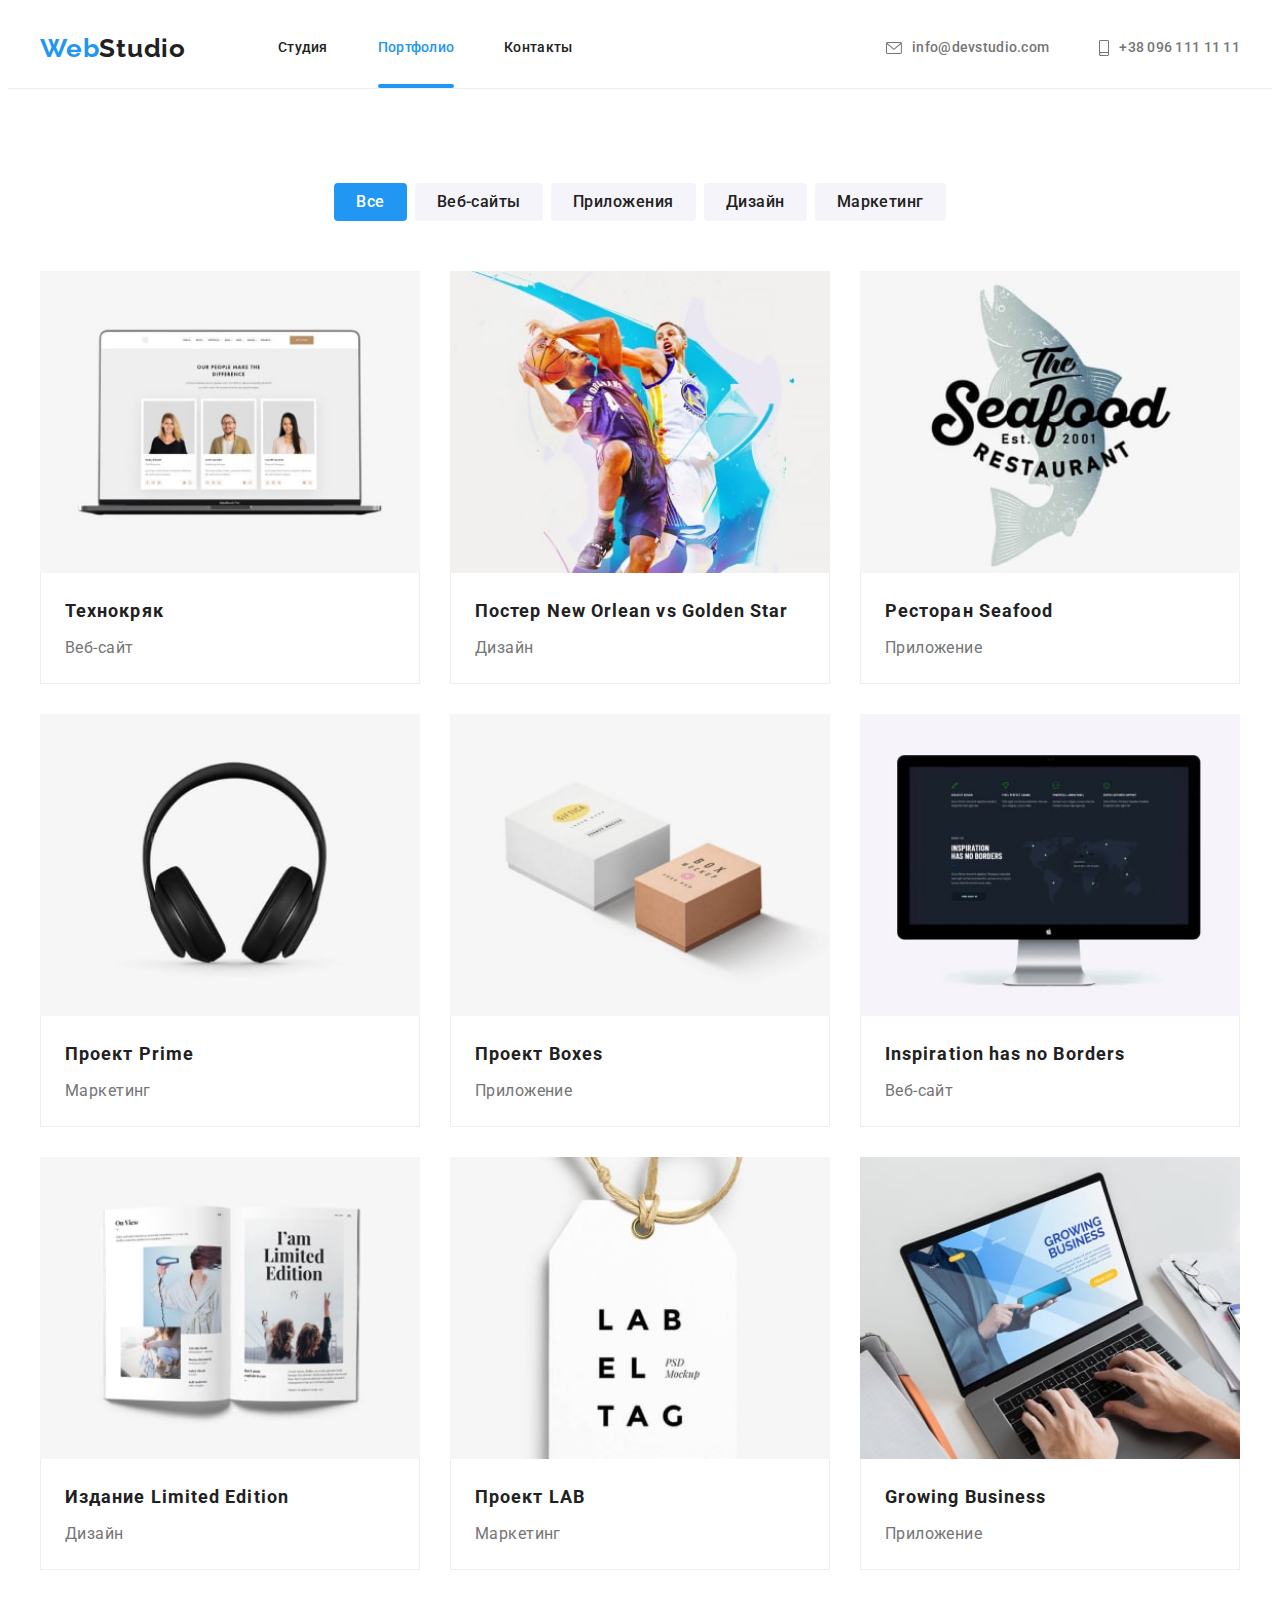
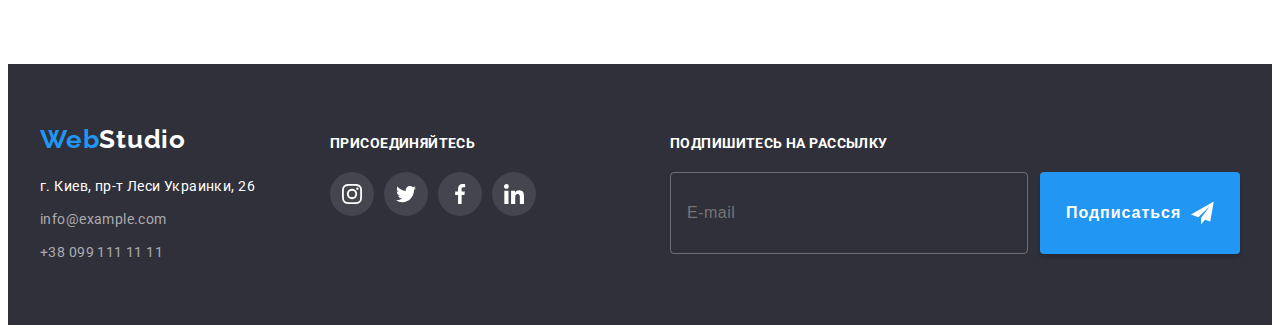
==== commit cd336609: "Changes" ====
--- a/portfolio.html
+++ b/portfolio.html
@@ -17,11 +17,14 @@
 </head>
 
 <body>
-  <!-- <header class="header-border">
+  <header class="header-border">
     <div class="container header-page">
       <a href="./index.html" class="logo link">
         <span>Web</span>Studio
       </a>
+      <button type="button" class="menu-open-btn" data-menu-open><svg class="icon-menu" width="40" height="40">
+          <use href="./images/icons.svg#icon-open-menu"></use>
+        </svg></button>
       <nav class="header-nav">
         <ul class="list header-nav-list">
           <li class="item">
@@ -49,7 +52,53 @@
         </li>
       </ul>
     </div>
-  </header> -->
+    <div class="mob-menu is-hidden" data-menu>
+      <div class="menu-container">
+        <div class="mob-menu-top">
+          <button type="button" class="menu-close-btn" data-menu-close><svg class="icon-menu" width="40" height="40">
+              <use href="./images/icons.svg#icon-close-menu"></use>
+            </svg></button>
+          <ul class="list mob-menu-list">
+            <li class="item">
+              <a href="./index.html" class="link mob-menu-link">Студия</a>
+            </li>
+            <li class="item">
+              <a href="./portfolio.html" class="link mob-menu-link current">Портфолио</a>
+            </li>
+            <li class="item">
+              <a href="" class="link mob-menu-link">Контакты</a>
+            </li>
+          </ul>
+        </div>
+        <div class="mob-menu-bottom">
+          <ul class="list menu-contact-list">
+            <li class="item menu-item">
+              <a href="tel:+380961111111" class="link menu-contact tel">+38 096 111 11 11</a>
+            </li>
+            <li class="item menu-item">
+              <a href="mailto:info@devstudio.com" class="link menu-contact mail">info@devstudio.com</a>
+            </li>
+          </ul>
+          <div class="menu-social">
+            <ul class="list menu-social-list">
+              <li class="item menu-social-item">
+                <a href="" class="link menu-social-link">Instagram</a>
+              </li>
+              <li class="item menu-social-item">
+                <a href="" class="link menu-social-link">Twitter</a>
+              </li>
+              <li class="item menu-social-item">
+                <a href="" class="link menu-social-link">Facebook</a>
+              </li>
+              <li class="item menu-social-item">
+                <a href="" class="link menu-social-link">LinkedIn</a>
+              </li>
+            </ul>
+          </div>
+        </div>
+      </div>
+    </div>
+  </header>
   <main>
     <section class="section">
       <div class="container">
@@ -75,9 +124,19 @@
           <li class="item">
             <a href="" class="link portfolio-link">
               <div class="portfolio-thumb">
-                <img src="./images/portfolio1.jpg" alt="Проект веб-сайта" width="370" height="294" />
-                <p class="portfolio-card-text">Ресурс предлагает комплексные предложения с разным уровнем функционала и
-                  сервисов. Все это позволит посетителю получить исчерпывающие сведения о компании или частном лице.</p>
+                <picture>
+                  <source srcset="./images/portfolio1-1x.jpg 1x, ./images/portfolio1-2x.jpg 2x" media=" (min-width:
+                    1200px)" />
+                  <source srcset="./images/portfolio-tab1-1x.jpg 1x, ./images/portfolio-tab1-2x.jpg 2x" media=" (min-width:
+                    768px)" />
+                  <source srcset="./images/portfolio-mob1-1x.jpg 1x, ./images/portfolio-mob1-2x.jpg 2x" media=" (min-width:
+                    320px)" />
+                  <img src="./images/portfolio-mob1-1x.jpg" alt="Проект веб-сайта" width="450" height="294" />
+                </picture>
+                <p class="portfolio-card-text">Ресурс предлагает комплексные предложения с разным уровнем функционала
+                  и
+                  сервисов. Все это позволит посетителю получить исчерпывающие сведения о компании или частном лице.
+                </p>
               </div>
               <div class="portfolio-projects">
                 <h2 class="portfolio-title">Технокряк</h2>
@@ -88,7 +147,15 @@
           <li class="item">
             <a class="link portfolio-link" href="">
               <div class="portfolio-thumb">
-                <img src="./images/portfolio2.jpg" alt="Проект постера" width="370" height="294" />
+                <picture>
+                  <source srcset="./images/portfolio2-1x.jpg 1x, ./images/portfolio2-2x.jpg 2x" media=" (min-width:
+                    1200px)" />
+                  <source srcset="./images/portfolio-tab2-1x.jpg 1x, ./images/portfolio-tab2-2x.jpg 2x" media=" (min-width:
+                    768px)" />
+                  <source srcset="./images/portfolio-mob2-1x.jpg 1x, ./images/portfolio-mob2-2x.jpg 2x" media=" (min-width:
+                    320px)" />
+                  <img src="./images/portfolio-mob2-1x.jpg" alt="Проект постера" width="450" height="294" />
+                </picture>
                 <p class="portfolio-card-text">Ресурс предлагает комплексные предложения с разным уровнем функционала и
                   сервисов. Все это позволит посетителю получить исчерпывающие сведения о компании или частном лице.</p>
               </div>
@@ -101,7 +168,15 @@
           <li class="item">
             <a class="link portfolio-link" href="">
               <div class="portfolio-thumb">
-                <img src="./images/portfolio3.jpg" alt="Проект приложения" width="370" height="294" />
+                <picture>
+                  <source srcset="./images/portfolio3-1x.jpg 1x, ./images/portfolio31-2x.jpg 2x" media=" (min-width:
+                    1200px)" />
+                  <source srcset="./images/portfolio-tab3-1x.jpg 1x, ./images/portfolio-tab3-2x.jpg 2x" media=" (min-width:
+                    768px)" />
+                  <source srcset="./images/portfolio-mob3-1x.jpg 1x, ./images/portfolio-mob3-2x.jpg 2x" media=" (min-width:
+                    320px)" />
+                  <img src="./images/portfolio-mob3-1x.jpg" alt="Проект маркетинга" width="450" height="294" />
+                </picture>
                 <p class="portfolio-card-text">Ресурс предлагает комплексные предложения с разным уровнем функционала и
                   сервисов. Все это позволит посетителю получить исчерпывающие сведения о компании или частном лице.</p>
               </div>
@@ -114,7 +189,15 @@
           <li class="item">
             <a class="link portfolio-link" href="">
               <div class="portfolio-thumb">
-                <img src="./images/portfolio4.jpg" alt="Проект маркетинга" width="370" height="294" />
+                <picture>
+                  <source srcset="./images/portfolio4-1x.jpg 1x, ./images/portfolio4-2x.jpg 2x" media=" (min-width:
+                    1200px)" />
+                  <source srcset="./images/portfolio-tab4-1x.jpg 1x, ./images/portfolio-tab4-2x.jpg 2x" media=" (min-width:
+                    768px)" />
+                  <source srcset="./images/portfolio-mob4-1x.jpg 1x, ./images/portfolio-mob4-2x.jpg 2x" media=" (min-width:
+                    320px)" />
+                  <img src="./images/portfolio-mob4-1x.jpg" alt="Проект приложения" width="450" height="294" />
+                </picture>
                 <p class="portfolio-card-text">Ресурс предлагает комплексные предложения с разным уровнем функционала и
                   сервисов. Все это позволит посетителю получить исчерпывающие сведения о компании или частном лице.</p>
               </div>
@@ -127,7 +210,15 @@
           <li class="item">
             <a class="link portfolio-link" href="">
               <div class="portfolio-thumb">
-                <img src="./images/portfolio5.jpg" alt="Проект приложения" width="370" height="294" />
+                <picture>
+                  <source srcset="./images/portfolio5-1x.jpg 1x, ./images/portfolio5-2x.jpg 2x" media=" (min-width:
+                    1200px)" />
+                  <source srcset="./images/portfolio-tab5-1x.jpg 1x, ./images/portfolio-tab5-2x.jpg 2x" media=" (min-width:
+                    768px)" />
+                  <source srcset="./images/portfolio-mob5-1x.jpg 1x, ./images/portfolio-mob5-2x.jpg 2x" media=" (min-width:
+                    320px)" />
+                  <img src="./images/portfolio-mob5-1x.jpg" alt="Проект веб-сайта" width="450" height="294" />
+                </picture>
                 <p class="portfolio-card-text">Ресурс предлагает комплексные предложения с разным уровнем функционала и
                   сервисов. Все это позволит посетителю получить исчерпывающие сведения о компании или частном лице.</p>
               </div>
@@ -140,7 +231,15 @@
           <li class="item">
             <a class="link portfolio-link" href="">
               <div class="portfolio-thumb">
-                <img src="./images/portfolio6.jpg" alt="Проект веб-сайта" width="370" height="294" />
+                <picture>
+                  <source srcset="./images/portfolio6-1x.jpg 1x, ./images/portfolio6-2x.jpg 2x" media=" (min-width:
+                    1200px)" />
+                  <source srcset="./images/portfolio-tab6-1x.jpg 1x, ./images/portfolio-tab6-2x.jpg 2x" media=" (min-width:
+                    768px)" />
+                  <source srcset="./images/portfolio-mob6-1x.jpg 1x, ./images/portfolio-mob6-2x.jpg 2x" media=" (min-width:
+                    320px)" />
+                  <img src="./images/portfolio-mob6-1x.jpg" alt="Проект издания" width="450" height="294" />
+                </picture>
                 <p class="portfolio-card-text">Ресурс предлагает комплексные предложения с разным уровнем функционала и
                   сервисов. Все это позволит посетителю получить исчерпывающие сведения о компании или частном лице.</p>
               </div>
@@ -155,7 +254,15 @@
           <li class="item">
             <a class="link portfolio-link" href="">
               <div class="portfolio-thumb">
-                <img src="./images/portfolio7.jpg" alt="Проект издания" width="370" height="294" />
+                <picture>
+                  <source srcset="./images/portfolio7-1x.jpg 1x, ./images/portfolio7-2x.jpg 2x" media=" (min-width:
+                    1200px)" />
+                  <source srcset="./images/portfolio-tab7-1x.jpg 1x, ./images/portfolio-tab7-2x.jpg 2x" media=" (min-width:
+                    768px)" />
+                  <source srcset="./images/portfolio-mob7-1x.jpg 1x, ./images/portfolio-mob7-2x.jpg 2x" media=" (min-width:
+                    320px)" />
+                  <img src="./images/portfolio-mob7-1x.jpg" alt="Проект маркетинга" width="450" height="294" />
+                </picture>
                 <p class="portfolio-card-text">Ресурс предлагает комплексные предложения с разным уровнем функционала и
                   сервисов. Все это позволит посетителю получить исчерпывающие сведения о компании или частном лице.</p>
               </div>
@@ -168,7 +275,15 @@
           <li class="item">
             <a class="link portfolio-link" href="">
               <div class="portfolio-thumb">
-                <img src="./images/portfolio8.jpg" alt="Проект маркетинга" width="370" height="294" />
+                <picture>
+                  <source srcset="./images/portfolio8-1x.jpg 1x, ./images/portfolio8-2x.jpg 2x" media=" (min-width:
+                    1200px)" />
+                  <source srcset="./images/portfolio-tab8-1x.jpg 1x, ./images/portfolio-tab8-2x.jpg 2x" media=" (min-width:
+                    768px)" />
+                  <source srcset="./images/portfolio-mob8-1x.jpg 1x, ./images/portfolio-mob8-2x.jpg 2x" media=" (min-width:
+                    320px)" />
+                  <img src="./images/portfolio-mob8-1x.jpg" alt="Проект маркетинга" width="450" height="294" />
+                </picture>
                 <p class="portfolio-card-text">Ресурс предлагает комплексные предложения с разным уровнем функционала и
                   сервисов. Все это позволит посетителю получить исчерпывающие сведения о компании или частном лице.</p>
               </div>
@@ -181,7 +296,15 @@
           <li class="item">
             <a class="link portfolio-link" href="">
               <div class="portfolio-thumb">
-                <img src="./images/portfolio9.jpg" alt="Проект приложениея" width="370" height="294" />
+                <picture>
+                  <source srcset="./images/portfolio9-1x.jpg 1x, ./images/portfolio9-2x.jpg 2x" media=" (min-width:
+                    1200px)" />
+                  <source srcset="./images/portfolio-tab9-1x.jpg 1x, ./images/portfolio-tab9-2x.jpg 2x" media=" (min-width:
+                    768px)" />
+                  <source srcset="./images/portfolio-mob9-1x.jpg 1x, ./images/portfolio-mob9-2x.jpg 2x" media=" (min-width:
+                    320px)" />
+                  <img src="./images/portfolio-mob9-1x.jpg" alt="Проект приложения" width="450" height="294" />
+                </picture>
                 <p class="portfolio-card-text">Ресурс предлагает комплексные предложения с разным уровнем функционала и
                   сервисов. Все это позволит посетителю получить исчерпывающие сведения о компании или частном лице.</p>
               </div>
@@ -268,6 +391,7 @@
       </div>
     </div>
   </footer>
+  <script src="./js/menu.js"></script>
 </body>
 
 </html>--- a/css/main.min.css
+++ b/css/main.min.css
@@ -1 +1 @@
-:root{--accent-color: #2196f3;--main-text-color: #212121;--other-text-color: #ffffff;--second-text-color: #757575;--btn-color: #f5f4fa}.visually-hidden{position:absolute;white-space:nowrap;width:1px;height:1px;overflow:hidden;border:0;padding:0;clip:rect(0 0 0 0);clip-path:inset(50%);margin:-1px}body{font-family:"Roboto",sans-serif;font-size:14px;color:var(--main-text-color);letter-spacing:.03em}.list{list-style:none}.link{text-decoration:none}h1,h2,h3,h4,h5,h6,p,ul{margin:0;padding:0}img{display:block;width:100%;height:auto}.container{width:100%;margin-left:auto;margin-right:auto;padding-left:15px;padding-right:15px}@media screen and (min-width: 480px){.container{width:480px}}@media screen and (min-width: 768px){.container{width:768px}}@media screen and (min-width: 1200px){.container{width:1200px}}.section{padding-top:60px;padding-bottom:60px}@media screen and (min-width: 1200px){.section{padding-top:94px;padding-bottom:94px}}@media screen and (min-width: 1200px){.sections{padding-bottom:94px}}.section--dark{background-color:#f5f4fa}.btn{font-weight:700;font-size:16px;line-height:1.88;letter-spacing:.06em;color:var(--other-text-color);background-color:var(--accent-color);border-radius:4px;border:none;cursor:pointer;box-shadow:0px 4px 4px rgba(0,0,0,.15);transition:background-color 250ms cubic-bezier(0.4, 0, 0.2, 1),box-shadow 250ms cubic-bezier(0.4, 0, 0.2, 1)}.main-title{margin-bottom:30px;font-weight:700;font-size:28px;line-height:1.18;text-align:center}@media screen and (min-width: 1200px){.main-title{font-size:36px;line-height:1.17;margin-bottom:50px}}.social-list{display:flex;justify-content:center}.social-list__item{width:44px;height:44px;margin-right:10px}.social-list__item:last-child{margin-right:0}.social-list__link{width:100%;height:100%;border-radius:50%;background-color:#fff;display:flex;align-items:center;justify-content:center;transition:background-color 250ms cubic-bezier(0.4, 0, 0.2, 1)}.social-list__link:hover,.social-list__link:focus{background-color:var(--accent-color)}.social-list__icon{fill:#afb1b8}.social-list__link:hover .social-list__icon,.social-list__link:focus .social-list__icon{fill:#fff}.backdrop{position:fixed;top:0;left:0;width:100%;height:100%;background-color:rgba(0,0,0,.2);transition:opacity 250ms cubic-bezier(0.4, 0, 0.2, 1),visibility 250ms cubic-bezier(0.4, 0, 0.2, 1)}.modal{display:block;position:absolute;top:50%;left:50%;transform:translate(-50%, -50%) scale(1);min-width:528px;min-height:581px;background-color:#fff;box-shadow:0px 1px 3px rgba(0,0,0,.12),0px 1px 1px rgba(0,0,0,.14),0px 2px 1px rgba(0,0,0,.2);border-radius:4px;transition:transform 250ms cubic-bezier(0.4, 0, 0.2, 1)}.backdrop.is-hidden{visibility:hidden;opacity:0;pointer-events:none}.no-scroll{overflow:hidden}.modal-close-btn{position:absolute;top:10px;right:10px;display:flex;align-items:center;justify-content:center;padding:0;width:30px;height:30px;border:1px solid rgba(0,0,0,.1);border-radius:50%;background-color:rgba(0,0,0,0);transition:fill 250ms cubic-bezier(0.4, 0, 0.2, 1)}.modal-close-btn:hover,.modal-close-btn:focus{fill:#2196f3}.modal-title{margin-top:40px;font-weight:700;font-size:20px;line-height:1.15;text-align:center}.form-field{display:flex;flex-direction:column;margin:12px 40px 10px}.modal-label{margin-bottom:4px;font-size:12px;line-height:1.17;letter-spacing:.01em;color:#757575}.input-wrap{position:relative}.modal-input{width:100%;height:40px;padding:11px 42px;border:1px solid rgba(33,33,33,.2);border-radius:4px;outline:none;transition:border 250ms cubic-bezier(0.4, 0, 0.2, 1)}.modal-input:focus{border:1px solid var(--accent-color)}textarea{resize:none}.modal-coments{padding:12px 16px;height:120px;border:1px solid rgba(33,33,33,.2);border-radius:4px;outline:none;font-size:12px;line-height:1.17;letter-spacing:.01em;color:#757575;transition:border 250ms cubic-bezier(0.4, 0, 0.2, 1)}.modal-coments:focus{border:1px solid var(--accent-color)}.modal-icon{position:absolute;left:12px;top:50%;transform:translateY(-50%);transition:fill 250ms cubic-bezier(0.4, 0, 0.2, 1)}.modal-input:focus+.modal-icon{fill:#2196f3}.check-field{margin:20px 40px 30px 52px}.check-label{font-size:14px;line-height:1.71;color:#757575;display:flex;align-items:center}.check-label span{width:16px;height:15px;border:2px solid #212121;border-radius:2px;margin-right:7px;display:flex;align-items:center;justify-content:center}.modal-check:checked+.check-label span{background-color:var(--accent-color);border:none}.check-icon{fill:rgba(0,0,0,0)}.modal-check:checked+.check-label .check-icon{fill:#fff}.modal-link{padding-left:3px;color:var(--accent-color)}.btn-modal{display:block;font-family:inherit;font-weight:700;font-size:16px;line-height:1.88;letter-spacing:.06em;padding:10px 55px;margin-left:auto;margin-right:auto;color:#fff;background-color:var(--accent-color);box-shadow:0px 4px 4px rgba(0,0,0,.15);border-radius:4px;border:none;cursor:pointer}.logo{font-family:"Raleway",sans-serif;font-style:normal;font-weight:700;font-size:26px;line-height:1.19;letter-spacing:.03em;color:var(--main-text-color);display:block}.logo span{color:var(--accent-color)}.header-border{border-bottom:1px solid #ececec}.header-page .logo{width:100%;padding:16px 0}@media screen and (min-width: 768px){.header-page{width:768px;display:flex;align-items:center}}.header-nav{display:none}@media screen and (min-width: 768px){.header-nav{display:block}}.header-nav-list{display:flex}.header-link{display:block;padding-top:32px;padding-bottom:32px;font-weight:500;font-size:14px;line-height:1.14;letter-spacing:.02em;color:var(--main-text-color);position:relative;transition:color 250ms cubic-bezier(0.4, 0, 0.2, 1)}.header-link:hover,.header-link:focus{color:var(--accent-color)}.header-link.current::after{content:"";position:absolute;left:0;bottom:0;display:block;width:100%;height:4px;background-color:var(--accent-color);border-radius:2px}.header-nav-list .item+.item,.header-contact-list .item+.item{margin-left:50px}.current{color:var(--accent-color)}.header-contact-list{display:none}@media screen and (min-width: 768px){.header-contact-list{display:flex;margin-left:auto}}.header-contact{display:flex;padding-top:32px;padding-bottom:32px;font-weight:500;font-size:14px;line-height:1.14;letter-spacing:.02em;color:var(--second-text-color);align-items:center;transition:color 250ms cubic-bezier(0.4, 0, 0.2, 1)}.header-contact:hover,.header-contact:focus{color:var(--accent-color)}.icon-header{margin-right:10px;fill:currentColor}.menu-open-btn,.menu-close-btn{display:block;margin-left:auto}.menu-close-btn{margin-bottom:10px}.mob-menu{position:fixed;top:0;left:0;z-index:1;background-color:#fff;width:100vw;height:100vh}.mob-menu .menu-container{display:flex;flex-direction:column;justify-content:space-between;height:100%;overflow-y:auto}.mob-menu-list{margin-bottom:40px}.mob-menu-list .item:not(:last-child){margin-bottom:32px}.mob-menu-link{font-weight:500;font-size:40px;line-height:1,18;letter-spacing:.02em;color:#212121}.menu-contact.tel{font-weight:500;font-size:34px;line-height:1,33;letter-spacing:.02em;color:var(--accent-color)}.menu-contact.mail{font-weight:500;font-size:24px;line-height:28px;letter-spacing:.02em;color:var(--second-text-color)}.hero{width:100%;height:auto;padding:118px 0;margin-left:auto;margin-right:auto;text-align:center;background-color:#c4c4c4;background-image:linear-gradient(to right, rgba(47, 48, 58, 0.4), rgba(47, 48, 58, 0.4)),url("../images/overlay-mob.jpg");background-repeat:no-repeat;background-position:center;background-size:cover}@media(min-device-pixel-ratio: 2),(min-resolution: 192dpi),(min-resolution: 2dppx){.hero{background-image:linear-gradient(to right, rgba(47, 48, 58, 0.4), rgba(47, 48, 58, 0.4)),url("../images/overlay-mob-2x.jpg")}}@media screen and (min-width: 768px){.hero{width:768px;padding:118px 0;background-image:linear-gradient(to right, rgba(47, 48, 58, 0.4), rgba(47, 48, 58, 0.4)),url("../images/overlay-tab.jpg")}}@media screen and (min-width: 768px)and (min-device-pixel-ratio: 2),screen and (min-width: 768px)and (min-resolution: 192dpi),screen and (min-width: 768px)and (min-resolution: 2dppx){.hero{background-image:linear-gradient(to right, rgba(47, 48, 58, 0.4), rgba(47, 48, 58, 0.4)),url("../images/overlay-tab-2x.jpg")}}@media screen and (min-width: 1200px){.hero{max-width:1600px;padding:200px 0;background-image:linear-gradient(to right, rgba(47, 48, 58, 0.4), rgba(47, 48, 58, 0.4)),url("../images/overlay.jpg")}}@media screen and (min-width: 1200px)and (min-device-pixel-ratio: 2),screen and (min-width: 1200px)and (min-resolution: 192dpi),screen and (min-width: 1200px)and (min-resolution: 2dppx){.hero{background-image:linear-gradient(to right, rgba(47, 48, 58, 0.4), rgba(47, 48, 58, 0.4)),url("../images/overlay-2x.jpg")}}.hero__title{margin-bottom:30px;font-weight:900;font-size:24px;line-height:1.62;letter-spacing:.06em;text-transform:uppercase;color:var(--other-text-color)}@media screen and (min-width: 1200px){.hero__title{font-size:44px;line-height:1.36}}.hero__btn{display:inline-block;padding:10px 32px}.hero__btn:hover,.hero__btn:focus{background-color:#188ce8}.sides-list{display:flex;flex-wrap:wrap;gap:30px}.sides-list__item{width:100%}@media screen and (min-width: 768px){.sides-list__item{width:calc((100% - 30px)/2)}}@media screen and (min-width: 1200px){.sides-list__item{width:calc((100% - 90px)/4)}}.sides-list__title{margin-bottom:10px;font-weight:700;font-size:14px;line-height:1.14;text-transform:uppercase;text-align:center}@media screen and (min-width: 768px){.sides-list__title{text-align:left}}.sides-list__text{font-weight:400;font-size:14px;line-height:1.71;color:var(--second-text-color)}.sides-list__icon{display:flex;max-width:450px;height:120px;background-color:var(--btn-color);border-radius:4px;align-items:center;justify-content:center;margin-bottom:30px}@media screen and (min-width: 768px){.sides-list__icon{max-width:354px}}@media screen and (min-width: 1200px){.sides-list__icon{max-width:270px}}.work{display:none}@media screen and (min-width: 1200px){.work{display:block}}.work-list{display:flex}.work-list__item{margin-right:30px}.work-list__item:nth-child(3n){margin-right:0}.work-list__pic{display:block;position:relative;width:370px}.work-box{position:absolute;left:0;bottom:0;width:100%;background-color:rgba(47,48,58,.8)}.work-box__item{display:block;padding-top:27px;padding-bottom:27px;font-weight:700;font-size:14px;line-height:1.14;text-align:center;text-transform:uppercase;color:#fff}.our-team{padding-top:30px;padding-bottom:24px}@media screen and (min-width: 1200px){.our-team{padding-bottom:30px}}.our-team__name{font-weight:500;font-size:16px;line-height:1.19;text-align:center;margin-bottom:10px}.our-team__position{font-weight:400;font-size:16px;line-height:1.19;text-align:center;color:var(--second-text-color);margin-bottom:16px}.team-list{display:flex;flex-wrap:wrap;gap:30px}.team-list__item{width:100%;box-shadow:0px 1px 3px rgba(0,0,0,.12),0px 1px 1px rgba(0,0,0,.14),0px 2px 1px rgba(0,0,0,.2);border-radius:0px 0px 4px 4px;border:none;background-color:#fff}@media screen and (min-width: 768px){.team-list__item{width:calc((100% - 30px)/2)}}@media screen and (min-width: 1200px){.team-list__item{width:calc((100% - 90px)/4)}}.client-list{display:flex;flex-wrap:wrap;gap:30px}.client-list__item{width:calc((100% - 30px)/2)}@media screen and (min-width: 768px){.client-list__item{width:calc((100% - 60px)/3)}}@media screen and (min-width: 1200px){.client-list__item{width:calc((100% - 150px)/6)}}.client-list__link{display:flex;max-width:210px;height:92px;border:1px solid #afb1b8;border-radius:4px;align-items:center;justify-content:center;color:#afb1b8;transition:background-color 250ms cubic-bezier(0.4, 0, 0.2, 1)}.client-list__link:hover,.client-list__link:focus{border:1px solid var(--accent-color);color:var(--accent-color)}@media screen and (min-width: 768px){.client-list__link{max-width:226px;height:92px}}@media screen and (min-width: 1200px){.client-list__link{max-width:170px;height:92px}}.client-list__icon{fill:currentColor}.btn-portfolio{font-family:inherit;font-weight:500;font-size:16px;line-height:1.62;letter-spacing:.03em;color:var(--main-text-color);background-color:var(--btn-color);border-radius:4px;border:none;cursor:pointer;padding:6px 22px;transition:background-color 250ms cubic-bezier(0.4, 0, 0.2, 1),box-shadow 250ms cubic-bezier(0.4, 0, 0.2, 1)}.btn-portfolio:hover,.btn-portfolio:focus{color:var(--other-text-color);background-color:var(--accent-color);box-shadow:0px 3px 1px rgba(0,0,0,.1),0px 1px 2px rgba(0,0,0,.08),0px 2px 2px rgba(0,0,0,.12)}.btn-portfolio-list{display:flex;flex-wrap:wrap;row-gap:15px;margin-bottom:40px}@media screen and (min-width: 768px){.btn-portfolio-list{justify-content:center;margin-bottom:30px}}@media screen and (min-width: 1200px){.btn-portfolio-list{margin-bottom:50px}}.btn-portfolio-list>.item{margin-right:8px}.btn-portfolio-list .item:last-child{margin-right:0}button.current{color:var(--other-text-color);background-color:var(--accent-color)}.portfolio-projects{padding:20px 24px;background:#fff;border-bottom:1px solid #eee;border-left:1px solid #eee;border-right:1px solid #eee}.portfolio-title{font-weight:700;font-size:18px;line-height:2;letter-spacing:.06em;color:var(--main-text-color);margin-bottom:4px}.portfolio-item{font-weight:400;font-size:16px;line-height:1.88;color:var(--second-text-color)}.portfolio-list{display:flex;flex-wrap:wrap;gap:30px}.portfolio-list .item{width:100%}@media screen and (min-width: 768px){.portfolio-list .item{width:calc((100% - 30px)/2)}}@media screen and (min-width: 1200px){.portfolio-list .item{width:calc((100% - 60px)/3)}}.portfolio-link{display:block}.portfolio-link:hover,.portfolio-link:focus{box-shadow:0px 1px 1px rgba(0,0,0,.12),0px 4px 4px rgba(0,0,0,.06),1px 4px 6px rgba(73,66,66,.16)}.portfolio-thumb{position:relative;overflow:hidden}.portfolio-card-text{display:block;position:absolute;bottom:0%;left:0%;width:100%;height:100%;padding:63px 24px;font-size:18px;line-height:1.56;color:var(--other-text-color);background-color:rgba(33,150,243,.9);transform:translatey(100%);transition:transform 250ms cubic-bezier(0.4, 0, 0.2, 1)}.portfolio-link:hover .portfolio-card-text{transform:translatey(0)}.footer{background-color:#2f303a;padding-top:60px;padding-bottom:60px}.footer .container{display:block;width:100%}@media screen and (min-width: 1200px){.footer .container{width:768px;padding-left:15px;padding-right:15px}}@media screen and (min-width: 1200px){.footer .container{width:1200px;display:flex;align-items:baseline}}.address-contact{margin-bottom:60px}@media screen and (min-width: 768px){.address-contact{margin-bottom:0}}@media screen and (min-width: 1200px){.address-contact{margin-right:75px}}.footer .logo{margin-bottom:20px;margin-right:0;text-align:center;color:#fff}@media screen and (min-width: 1200px){.footer .logo{text-align:left}}.footer-address{font-style:normal;font-weight:400;font-size:14px;line-height:1.71;color:var(--other-text-color);text-align:center}@media screen and (min-width: 1200px){.footer-address{text-align:left}}.footer-contact{font-style:normal;font-weight:400;font-size:14px;line-height:1.71;color:rgba(255,255,255,.6);text-align:center}@media screen and (min-width: 1200px){.footer-contact{text-align:left}}.footer-list{display:flex;flex-direction:column}.footer-list .item{display:flex;justify-content:center;margin-bottom:9px}@media screen and (min-width: 1200px){.footer-list .item{justify-content:left}}.footer-list .item:last-child{margin-bottom:0}.footer-item{font-weight:700;font-size:14px;line-height:1.14;text-transform:uppercase;color:#fff;margin-bottom:20px;text-align:center}@media screen and (min-width: 1200px){.footer-item{text-align:left}}.footer-soc-list{display:flex;justify-content:center;margin-bottom:60px}@media screen and (min-width: 768px){.footer-soc-list{margin-bottom:0}}.footer-soc-item{width:44px;height:44px;margin-right:10px}.footer-soc-item:last-child{margin-right:0}.footer-soc-link{width:100%;height:100%;border-radius:50%;background-color:rgba(255,255,255,.1);display:flex;align-items:center;justify-content:center;transition:background-color 250ms cubic-bezier(0.4, 0, 0.2, 1)}.footer-soc-link:hover,.footer-soc-link:focus{background-color:var(--accent-color)}.icon-soc-footer{fill:#fff}@media screen and (min-width: 768px)and (max-width: 1199px){.footer-cont{display:flex;justify-content:space-around;align-items:baseline;margin-bottom:60px}}@media screen and (min-width: 1200px){.footer-cont{display:flex;align-items:baseline}}.footer-send{width:100%}@media screen and (min-width: 1200px){.footer-send{margin-left:auto;width:570px}}.footer-form-item{font-weight:700;font-size:14px;line-height:1.14;text-transform:uppercase;color:#fff;text-align:center;margin-bottom:20px}@media screen and (min-width: 1200px){.footer-form-item{text-align:left}}.footer-form{display:flex;flex-direction:column;justify-content:center;max-width:450px;margin-left:auto;margin-right:auto}@media screen and (min-width: 1200px){.footer-form{flex-direction:row;justify-content:left;max-width:100%;margin-left:0;margin-right:0}}.footer-input{width:100%;height:50px;border:1px solid rgba(255,255,255,.3);border-radius:4px;outline:none;font-size:16px;line-height:1.25;letter-spacing:.03em;padding:15px 16px;margin-bottom:20px;color:rgba(255,255,255,.6);background-color:rgba(0,0,0,0)}@media screen and (min-width: 1200px){.footer-input{max-width:358px;margin-right:12px;margin-bottom:0}}.btn-footer{max-width:200px;display:flex;align-items:center;margin-right:auto;margin-left:auto;padding:10px 26px}@media screen and (min-width: 1200px){.btn-footer{margin-right:0%;margin-left:0%}}.send-icon{margin-left:10px}/*# sourceMappingURL=main.min.css.map */+:root{--accent-color: #2196f3;--main-text-color: #212121;--other-text-color: #ffffff;--second-text-color: #757575;--btn-color: #f5f4fa}.visually-hidden{position:absolute;white-space:nowrap;width:1px;height:1px;overflow:hidden;border:0;padding:0;clip:rect(0 0 0 0);clip-path:inset(50%);margin:-1px}body{font-family:"Roboto",sans-serif;font-size:14px;color:var(--main-text-color);letter-spacing:.03em}.list{list-style:none}.link{text-decoration:none}h1,h2,h3,h4,h5,h6,p,ul{margin:0;padding:0}img{display:block;width:100%;height:auto}.container{width:100%;margin-left:auto;margin-right:auto;padding-left:15px;padding-right:15px}@media screen and (min-width: 480px){.container{width:480px}}@media screen and (min-width: 768px){.container{width:768px}}@media screen and (min-width: 1200px){.container{width:1200px}}.section{padding-top:60px;padding-bottom:60px}@media screen and (min-width: 1200px){.section{padding-top:94px;padding-bottom:94px}}@media screen and (min-width: 1200px){.sections{padding-bottom:94px}}.section--dark{background-color:#f5f4fa}.btn{font-weight:700;font-size:16px;line-height:1.88;letter-spacing:.06em;color:var(--other-text-color);background-color:var(--accent-color);border-radius:4px;border:none;cursor:pointer;box-shadow:0px 4px 4px rgba(0,0,0,.15);transition:background-color 250ms cubic-bezier(0.4, 0, 0.2, 1),box-shadow 250ms cubic-bezier(0.4, 0, 0.2, 1)}.main-title{margin-bottom:30px;font-weight:700;font-size:28px;line-height:1.18;text-align:center}@media screen and (min-width: 1200px){.main-title{font-size:36px;line-height:1.17;margin-bottom:50px}}.social-list{display:flex;justify-content:center}.social-list__item{width:44px;height:44px;margin-right:10px}.social-list__item:last-child{margin-right:0}.social-list__link{width:100%;height:100%;border-radius:50%;background-color:#fff;display:flex;align-items:center;justify-content:center;transition:background-color 250ms cubic-bezier(0.4, 0, 0.2, 1)}.social-list__link:hover,.social-list__link:focus{background-color:var(--accent-color)}.social-list__icon{fill:#afb1b8}.social-list__link:hover .social-list__icon,.social-list__link:focus .social-list__icon{fill:#fff}.backdrop{position:fixed;top:0;left:0;width:100%;height:100%;background-color:rgba(0,0,0,.2);padding-left:15px;padding-right:15px;padding-top:93px;padding-bottom:93px;overflow-y:scroll}@media screen and (min-width: 768px){.backdrop{padding:0;transition:opacity 250ms cubic-bezier(0.4, 0, 0.2, 1),visibility 250ms cubic-bezier(0.4, 0, 0.2, 1);overflow-y:auto}}.modal{display:block;position:relative;padding-right:40px;padding-left:40px;padding-bottom:40px;max-width:450px;min-height:609px;background-color:#fff;box-shadow:0px 1px 3px rgba(0,0,0,.12),0px 1px 1px rgba(0,0,0,.14),0px 2px 1px rgba(0,0,0,.2);border-radius:4px}@media screen and (min-width: 480px){.modal{max-width:450px;width:100%;padding:0;position:absolute;top:50%;left:50%;transform:translate(-50%, -50%) scale(1);transition:transform 250ms cubic-bezier(0.4, 0, 0.2, 1)}}@media screen and (min-width: 1200px){.modal{min-width:528px;min-height:581px}}.backdrop.is-hidden{visibility:hidden;opacity:0;pointer-events:none}.no-scroll{overflow:hidden}.modal-close-btn{position:absolute;top:10px;right:10px;display:flex;align-items:center;justify-content:center;padding:0;width:30px;height:30px;border:1px solid rgba(0,0,0,.1);border-radius:50%;background-color:rgba(0,0,0,0);transition:fill 250ms cubic-bezier(0.4, 0, 0.2, 1)}.modal-close-btn:hover,.modal-close-btn:focus{fill:#2196f3}.modal-title{display:inline-block;margin-top:40px;font-weight:700;font-size:20px;line-height:1.5;text-align:center}@media screen and (min-width: 480px){.modal-title{margin-left:40px;margin-right:40px}}@media screen and (min-width: 1200px){.modal-title{line-height:1.15}}.form-field{display:flex;flex-direction:column;margin:12px 0px 10px}@media screen and (min-width: 480px){.form-field{margin:12px 40px 10px}}.modal-label{margin-bottom:4px;font-size:12px;line-height:1.17;letter-spacing:.01em;color:#757575}.input-wrap{position:relative}.modal-input{width:100%;height:40px;padding:11px 42px;border:1px solid rgba(33,33,33,.2);border-radius:4px;outline:none;transition:border 250ms cubic-bezier(0.4, 0, 0.2, 1)}.modal-input:focus{border:1px solid var(--accent-color)}textarea{resize:none}.modal-coments{padding:12px 16px;height:120px;border:1px solid rgba(33,33,33,.2);border-radius:4px;outline:none;font-size:14px;line-height:1.17;letter-spacing:.01em;color:#757575;transition:border 250ms cubic-bezier(0.4, 0, 0.2, 1)}.modal-coments:focus{border:1px solid var(--accent-color)}@media screen and (min-width: 1200px){.modal-coments{font-size:12px}}.modal-icon{position:absolute;left:12px;top:50%;transform:translateY(-50%);transition:fill 250ms cubic-bezier(0.4, 0, 0.2, 1)}.modal-input:focus+.modal-icon{fill:#2196f3}.check-field{margin:20px 0px 30px 0px}@media screen and (min-width: 480px){.check-field{margin:20px 40px 30px 40px}}@media screen and (min-width: 1200px){.check-field{margin:20px 40px 30px 52px}}.check-label{font-size:12px;line-height:1.17;color:#757575;display:flex;align-items:center}@media screen and (min-width: 1200px){.check-label{font-size:14px;line-height:1.71}}.check-label span{width:16px;height:15px;border:2px solid #212121;border-radius:2px;margin-right:7px;display:flex;align-items:center;justify-content:center}.modal-check:checked+.check-label span{background-color:var(--accent-color);border:none}.check-icon{fill:rgba(0,0,0,0)}.modal-check:checked+.check-label .check-icon{fill:#fff}.modal-link{padding-left:3px;color:var(--accent-color)}.btn-modal{display:block;font-family:inherit;font-weight:700;font-size:16px;line-height:1.88;letter-spacing:.06em;padding:10px 55px;margin-left:auto;margin-right:auto;color:#fff;background-color:var(--accent-color);box-shadow:0px 4px 4px rgba(0,0,0,.15);border-radius:4px;border:none;cursor:pointer}.logo{font-family:"Raleway",sans-serif;font-style:normal;font-weight:700;font-size:26px;line-height:1.19;letter-spacing:.03em;color:var(--main-text-color);display:block}.logo span{color:var(--accent-color)}.header-border{border-bottom:1px solid #ececec}.header-page{display:flex;align-items:center}.header-page .logo{width:100%;padding:16px 0}@media screen and (min-width: 768px)and (max-width: 1199px){.header-page .logo{max-width:134px}}@media screen and (min-width: 1200px){.header-page .logo{max-width:145px;margin-right:93px}}@media screen and (min-width: 768px)and (max-width: 1199px){.header-page{justify-content:space-between}}.header-nav{display:none}@media screen and (min-width: 768px){.header-nav{display:block}}.header-nav-list{display:flex}.header-link{display:block;padding-top:32px;padding-bottom:32px;font-weight:500;font-size:14px;line-height:1.14;letter-spacing:.02em;color:var(--main-text-color);position:relative;transition:color 250ms cubic-bezier(0.4, 0, 0.2, 1)}.header-link:hover,.header-link:focus{color:var(--accent-color)}.header-link.current::after{content:"";position:absolute;left:0;bottom:0;display:block;width:100%;height:4px;background-color:var(--accent-color);border-radius:2px}.header-nav-list .item+.item{margin-left:50px}.header-contact-list .item+.item{margin-top:10px}@media screen and (min-width: 1200px){.header-contact-list .item+.item{margin-left:50px;margin-top:0}}.current{color:var(--accent-color)}.header-contact-list{display:none}@media screen and (min-width: 768px){.header-contact-list{display:block}}@media screen and (min-width: 1200px){.header-contact-list{display:flex;margin-left:auto}}.header-contact{display:flex;font-weight:500;font-size:14px;line-height:1.14;letter-spacing:.02em;color:var(--second-text-color);align-items:center;transition:color 250ms cubic-bezier(0.4, 0, 0.2, 1)}@media screen and (min-width: 1200px){.header-contact{padding-top:32px;padding-bottom:32px}}.header-contact:hover,.header-contact:focus{color:var(--accent-color)}.icon-header{margin-right:10px;fill:currentColor}.menu-open-btn,.menu-close-btn{display:block;padding:0;width:40px;height:40px;border:none;background-color:rgba(0,0,0,0);transition:fill 250ms cubic-bezier(0.4, 0, 0.2, 1)}.menu-open-btn:hover,.menu-open-btn:focus,.menu-close-btn:hover,.menu-close-btn:focus{fill:#2196f3}@media(min-width: 768px){.menu-open-btn,.menu-close-btn{display:none}}.menu-close-btn{margin-left:auto}.mob-menu{position:fixed;top:0;left:0;z-index:1;background-color:#fff;width:100vw;height:100vh;padding-top:10px;padding-bottom:10px}.mob-menu.is-hidden{visibility:hidden;opacity:0;pointer-events:none}.mob-menu .current{color:var(--accent-color)}@media(min-width: 768px){.mob-menu{display:none}}.menu-container{width:100%;margin-left:auto;margin-right:auto;padding-left:40px;padding-right:15px;display:flex;flex-direction:column;justify-content:space-between;height:100%;overflow-y:auto}@media screen and (min-width: 480px){.menu-container{width:480px}}.mob-menu-list{margin-bottom:40px}.mob-menu-list .item:not(:last-child),.menu-contact-list .item:not(:last-child){margin-bottom:32px}.mob-menu-link{font-weight:500;font-size:40px;line-height:1,18;letter-spacing:.02em;color:#212121}.menu-contact.tel{font-weight:500;font-size:34px;line-height:1,33;letter-spacing:.02em;color:var(--accent-color)}.menu-contact.mail{font-weight:500;font-size:24px;line-height:28px;letter-spacing:.02em;color:var(--second-text-color)}.menu-contact-list{margin-bottom:64px}.menu-social-link{font-weight:500;font-size:18px;line-height:1.22;letter-spacing:.02em;color:#2196f3}.menu-social-list{display:flex;flex-wrap:wrap;gap:10px}.menu-social-item:not(:last-child){border-right:1px solid #2196f3;padding-right:10px}.hero{width:100%;height:auto;padding:118px 0;margin-left:auto;margin-right:auto;text-align:center;background-color:#c4c4c4;background-image:linear-gradient(to right, rgba(47, 48, 58, 0.4), rgba(47, 48, 58, 0.4)),url("../images/overlay-mob.jpg");background-repeat:no-repeat;background-position:center;background-size:cover}@media(min-device-pixel-ratio: 2),(min-resolution: 192dpi),(min-resolution: 2dppx){.hero{background-image:linear-gradient(to right, rgba(47, 48, 58, 0.4), rgba(47, 48, 58, 0.4)),url("../images/overlay-mob-2x.jpg")}}@media screen and (min-width: 768px){.hero{max-width:1200px;width:100%;padding:118px 0;background-image:linear-gradient(to right, rgba(47, 48, 58, 0.4), rgba(47, 48, 58, 0.4)),url("../images/overlay-tab.jpg")}}@media screen and (min-width: 768px)and (min-device-pixel-ratio: 2),screen and (min-width: 768px)and (min-resolution: 192dpi),screen and (min-width: 768px)and (min-resolution: 2dppx){.hero{background-image:linear-gradient(to right, rgba(47, 48, 58, 0.4), rgba(47, 48, 58, 0.4)),url("../images/overlay-tab-2x.jpg")}}@media screen and (min-width: 1200px){.hero{max-width:1600px;width:100%;padding:200px 0;background-image:linear-gradient(to right, rgba(47, 48, 58, 0.4), rgba(47, 48, 58, 0.4)),url("../images/overlay.jpg")}}@media screen and (min-width: 1200px)and (min-device-pixel-ratio: 2),screen and (min-width: 1200px)and (min-resolution: 192dpi),screen and (min-width: 1200px)and (min-resolution: 2dppx){.hero{background-image:linear-gradient(to right, rgba(47, 48, 58, 0.4), rgba(47, 48, 58, 0.4)),url("../images/overlay-2x.jpg")}}.hero__title{margin-bottom:30px;font-weight:900;font-size:24px;line-height:1.62;letter-spacing:.06em;text-transform:uppercase;color:var(--other-text-color)}@media screen and (min-width: 1200px){.hero__title{font-size:44px;line-height:1.36}}.hero__btn{display:inline-block;padding:10px 32px}.hero__btn:hover,.hero__btn:focus{background-color:#188ce8}.sides-list{display:flex;flex-wrap:wrap;gap:30px}.sides-list__item{width:100%}@media screen and (min-width: 768px){.sides-list__item{width:calc((100% - 30px)/2)}}@media screen and (min-width: 1200px){.sides-list__item{width:calc((100% - 90px)/4)}}.sides-list__title{margin-bottom:10px;font-weight:700;font-size:14px;line-height:1.14;text-transform:uppercase;text-align:center}@media screen and (min-width: 768px){.sides-list__title{text-align:left}}.sides-list__text{font-weight:400;font-size:14px;line-height:1.71;color:var(--second-text-color)}.sides-list__icon{display:flex;max-width:450px;height:120px;background-color:var(--btn-color);border-radius:4px;align-items:center;justify-content:center;margin-bottom:30px}@media screen and (min-width: 768px){.sides-list__icon{max-width:354px}}@media screen and (min-width: 1200px){.sides-list__icon{max-width:270px}}.work{display:none}@media screen and (min-width: 1200px){.work{display:block}}.work-list{display:flex}.work-list__item{margin-right:30px}.work-list__item:nth-child(3n){margin-right:0}.work-list__pic{display:block;position:relative;width:370px}.work-box{position:absolute;left:0;bottom:0;width:100%;background-color:rgba(47,48,58,.8)}.work-box__item{display:block;padding-top:27px;padding-bottom:27px;font-weight:700;font-size:14px;line-height:1.14;text-align:center;text-transform:uppercase;color:#fff}.our-team{padding-top:30px;padding-bottom:24px}@media screen and (min-width: 1200px){.our-team{padding-bottom:30px}}.our-team__name{font-weight:500;font-size:16px;line-height:1.19;text-align:center;margin-bottom:10px}.our-team__position{font-weight:400;font-size:16px;line-height:1.19;text-align:center;color:var(--second-text-color);margin-bottom:16px}.team-list{display:flex;flex-wrap:wrap;gap:30px}.team-list__item{width:100%;box-shadow:0px 1px 3px rgba(0,0,0,.12),0px 1px 1px rgba(0,0,0,.14),0px 2px 1px rgba(0,0,0,.2);border-radius:0px 0px 4px 4px;border:none;background-color:#fff}@media screen and (min-width: 768px){.team-list__item{width:calc((100% - 30px)/2)}}@media screen and (min-width: 1200px){.team-list__item{width:calc((100% - 90px)/4)}}.client-list{display:flex;flex-wrap:wrap;gap:30px}.client-list__item{width:calc((100% - 30px)/2)}@media screen and (min-width: 768px){.client-list__item{width:calc((100% - 60px)/3)}}@media screen and (min-width: 1200px){.client-list__item{width:calc((100% - 150px)/6)}}.client-list__link{display:flex;max-width:210px;height:92px;border:1px solid #afb1b8;border-radius:4px;align-items:center;justify-content:center;color:#afb1b8;transition:background-color 250ms cubic-bezier(0.4, 0, 0.2, 1)}.client-list__link:hover,.client-list__link:focus{border:1px solid var(--accent-color);color:var(--accent-color)}@media screen and (min-width: 768px){.client-list__link{max-width:226px;height:92px}}@media screen and (min-width: 1200px){.client-list__link{max-width:170px;height:92px}}.client-list__icon{fill:currentColor}.btn-portfolio{font-family:inherit;font-weight:500;font-size:16px;line-height:1.62;letter-spacing:.03em;color:var(--main-text-color);background-color:var(--btn-color);border-radius:4px;border:none;cursor:pointer;padding:6px 22px;transition:background-color 250ms cubic-bezier(0.4, 0, 0.2, 1),box-shadow 250ms cubic-bezier(0.4, 0, 0.2, 1)}.btn-portfolio:hover,.btn-portfolio:focus{color:var(--other-text-color);background-color:var(--accent-color);box-shadow:0px 3px 1px rgba(0,0,0,.1),0px 1px 2px rgba(0,0,0,.08),0px 2px 2px rgba(0,0,0,.12)}.btn-portfolio-list{display:flex;flex-wrap:wrap;row-gap:15px;margin-bottom:40px}@media screen and (min-width: 768px){.btn-portfolio-list{justify-content:center;margin-bottom:30px}}@media screen and (min-width: 1200px){.btn-portfolio-list{margin-bottom:50px}}.btn-portfolio-list>.item{margin-right:8px}.btn-portfolio-list .item:last-child{margin-right:0}button.current{color:var(--other-text-color);background-color:var(--accent-color)}.portfolio-projects{padding:20px 24px;background:#fff;border-bottom:1px solid #eee;border-left:1px solid #eee;border-right:1px solid #eee}.portfolio-title{font-weight:700;font-size:18px;line-height:2;letter-spacing:.06em;color:var(--main-text-color);margin-bottom:4px}.portfolio-item{font-weight:400;font-size:16px;line-height:1.88;color:var(--second-text-color)}.portfolio-list{display:flex;flex-wrap:wrap;gap:30px}.portfolio-list .item{width:100%}@media screen and (min-width: 768px){.portfolio-list .item{width:calc((100% - 30px)/2)}}@media screen and (min-width: 1200px){.portfolio-list .item{width:calc((100% - 60px)/3)}}.portfolio-link{display:block}.portfolio-link:hover,.portfolio-link:focus{box-shadow:0px 1px 1px rgba(0,0,0,.12),0px 4px 4px rgba(0,0,0,.06),1px 4px 6px rgba(73,66,66,.16)}.portfolio-thumb{position:relative;overflow:hidden}.portfolio-card-text{display:block;position:absolute;bottom:0%;left:0%;width:100%;height:100%;padding:63px 24px;font-size:18px;line-height:1.56;color:var(--other-text-color);background-color:rgba(33,150,243,.9);transform:translatey(100%);transition:transform 250ms cubic-bezier(0.4, 0, 0.2, 1)}.portfolio-link:hover .portfolio-card-text{transform:translatey(0)}.footer{background-color:#2f303a;padding-top:60px;padding-bottom:60px}.footer .container{display:block;width:100%}@media screen and (min-width: 1200px){.footer .container{width:768px;padding-left:15px;padding-right:15px}}@media screen and (min-width: 1200px){.footer .container{width:1200px;display:flex;align-items:baseline}}.address-contact{margin-bottom:60px}@media screen and (min-width: 768px){.address-contact{margin-bottom:0}}@media screen and (min-width: 1200px){.address-contact{margin-right:75px}}.footer .logo{margin-bottom:20px;margin-right:0;text-align:center;color:#fff}@media screen and (min-width: 1200px){.footer .logo{text-align:left}}.footer-address{font-style:normal;font-weight:400;font-size:14px;line-height:1.71;color:var(--other-text-color);text-align:center}@media screen and (min-width: 1200px){.footer-address{text-align:left}}.footer-contact{font-style:normal;font-weight:400;font-size:14px;line-height:1.71;color:rgba(255,255,255,.6);text-align:center}@media screen and (min-width: 1200px){.footer-contact{text-align:left}}.footer-list{display:flex;flex-direction:column}.footer-list .item{display:flex;justify-content:center;margin-bottom:9px}@media screen and (min-width: 1200px){.footer-list .item{justify-content:left}}.footer-list .item:last-child{margin-bottom:0}.footer-item{font-weight:700;font-size:14px;line-height:1.14;text-transform:uppercase;color:#fff;margin-bottom:20px;text-align:center}@media screen and (min-width: 1200px){.footer-item{text-align:left}}.footer-soc-list{display:flex;justify-content:center;margin-bottom:60px}@media screen and (min-width: 768px){.footer-soc-list{margin-bottom:0}}.footer-soc-item{width:44px;height:44px;margin-right:10px}.footer-soc-item:last-child{margin-right:0}.footer-soc-link{width:100%;height:100%;border-radius:50%;background-color:rgba(255,255,255,.1);display:flex;align-items:center;justify-content:center;transition:background-color 250ms cubic-bezier(0.4, 0, 0.2, 1)}.footer-soc-link:hover,.footer-soc-link:focus{background-color:var(--accent-color)}.icon-soc-footer{fill:#fff}@media screen and (min-width: 768px)and (max-width: 1199px){.footer-cont{display:flex;justify-content:space-around;align-items:baseline;margin-bottom:60px}}@media screen and (min-width: 1200px){.footer-cont{display:flex;align-items:baseline}}.footer-send{width:100%}@media screen and (min-width: 1200px){.footer-send{margin-left:auto;width:570px}}.footer-form-item{font-weight:700;font-size:14px;line-height:1.14;text-transform:uppercase;color:#fff;text-align:center;margin-bottom:20px}@media screen and (min-width: 1200px){.footer-form-item{text-align:left}}.footer-form{display:flex;flex-direction:column;justify-content:center;max-width:450px;margin-left:auto;margin-right:auto}@media screen and (min-width: 1200px){.footer-form{flex-direction:row;justify-content:left;max-width:100%;margin-left:0;margin-right:0}}.footer-input{width:100%;height:50px;border:1px solid rgba(255,255,255,.3);border-radius:4px;outline:none;font-size:16px;line-height:1.25;letter-spacing:.03em;padding:15px 16px;margin-bottom:20px;color:rgba(255,255,255,.6);background-color:rgba(0,0,0,0)}@media screen and (min-width: 1200px){.footer-input{max-width:358px;margin-right:12px;margin-bottom:0}}.btn-footer{max-width:200px;display:flex;align-items:center;margin-right:auto;margin-left:auto;padding:10px 26px}@media screen and (min-width: 1200px){.btn-footer{margin-right:0%;margin-left:0%}}.send-icon{margin-left:10px}/*# sourceMappingURL=main.min.css.map */